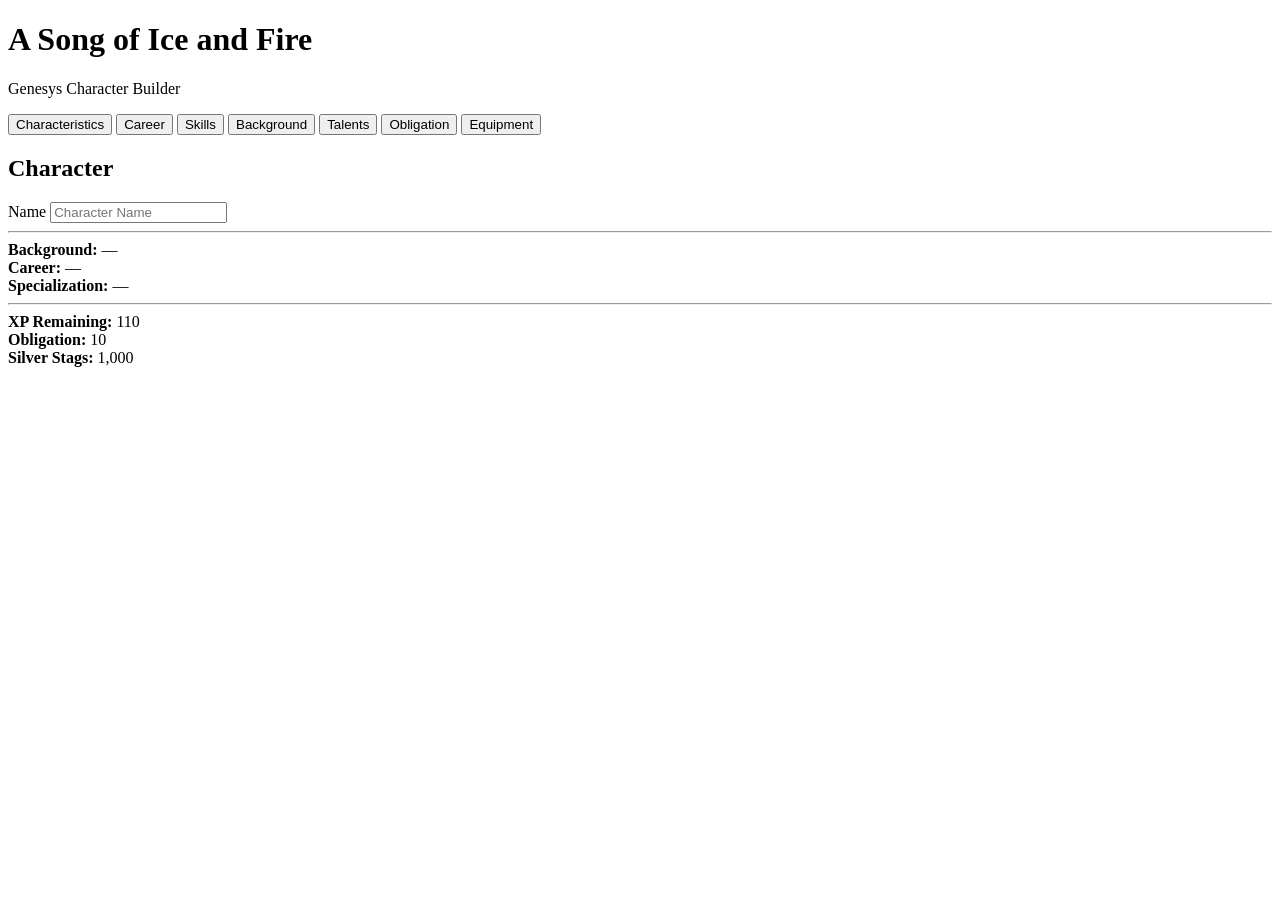
==== index.html @ 36c98b1a "button reorg" ====
<!DOCTYPE html>
<html lang="en">
<head>
    <meta charset="UTF-8">
    <meta name="viewport" content="width=device-width, initial-scale=1.0">

    <title>ASOIAF Genesys Character Builder</title>

    <link rel="stylesheet" href="css/style.css">
</head>

<body>

    <main id="app">

        <header class="app-header">
            <h1>A Song of Ice and Fire</h1>
            <p>Genesys Character Builder</p>
        </header>

        <div class="builder-layout">

            <section class="builder">

                <nav id="creation-nav">
                    <button data-step="characteristics">Characteristics</button>
                    <button data-step="career">Career</button>
                    <button data-step="skills">Skills</button>
                    <button data-step="background">Background</button>
                    <button data-step="talents">Talents</button>
                    <button data-step="obligation">Obligation</button>
                    <button data-step="equipment">Equipment</button>
                </nav>

                <section id="builder-content">
                    <!-- Character creation interface is rendered here -->
                </section>

            </section>

            <aside id="character-summary">

                <h2>Character</h2>

                <div id="character-name">
                    <label for="name">Name</label>
                    <input
                        type="text"
                        id="name"
                        name="name"
                        placeholder="Character Name"
                    >
                </div>

                <hr>

                <div id="summary-background">
                    <strong>Background:</strong>
                    <span>—</span>
                </div>

                <div id="summary-career">
                    <strong>Career:</strong>
                    <span>—</span>
                </div>

                <div id="summary-specialization">
                    <strong>Specialization:</strong>
                    <span>—</span>
                </div>

                <hr>

                <div id="summary-xp">
                    <strong>XP Remaining:</strong>
                    <span>110</span>
                </div>

                <div id="summary-obligation">
                    <strong>Obligation:</strong>
                    <span>10</span>
                </div>

                <div id="summary-wealth">
                    <strong>Silver Stags:</strong>
                    <span>1,000</span>
                </div>

            </aside>

        </div>

    </main>

    <script src="js/data.js"></script>
    <script src="js/character.js"></script>
    <script src="js/app.js"></script>

</body>
</html>
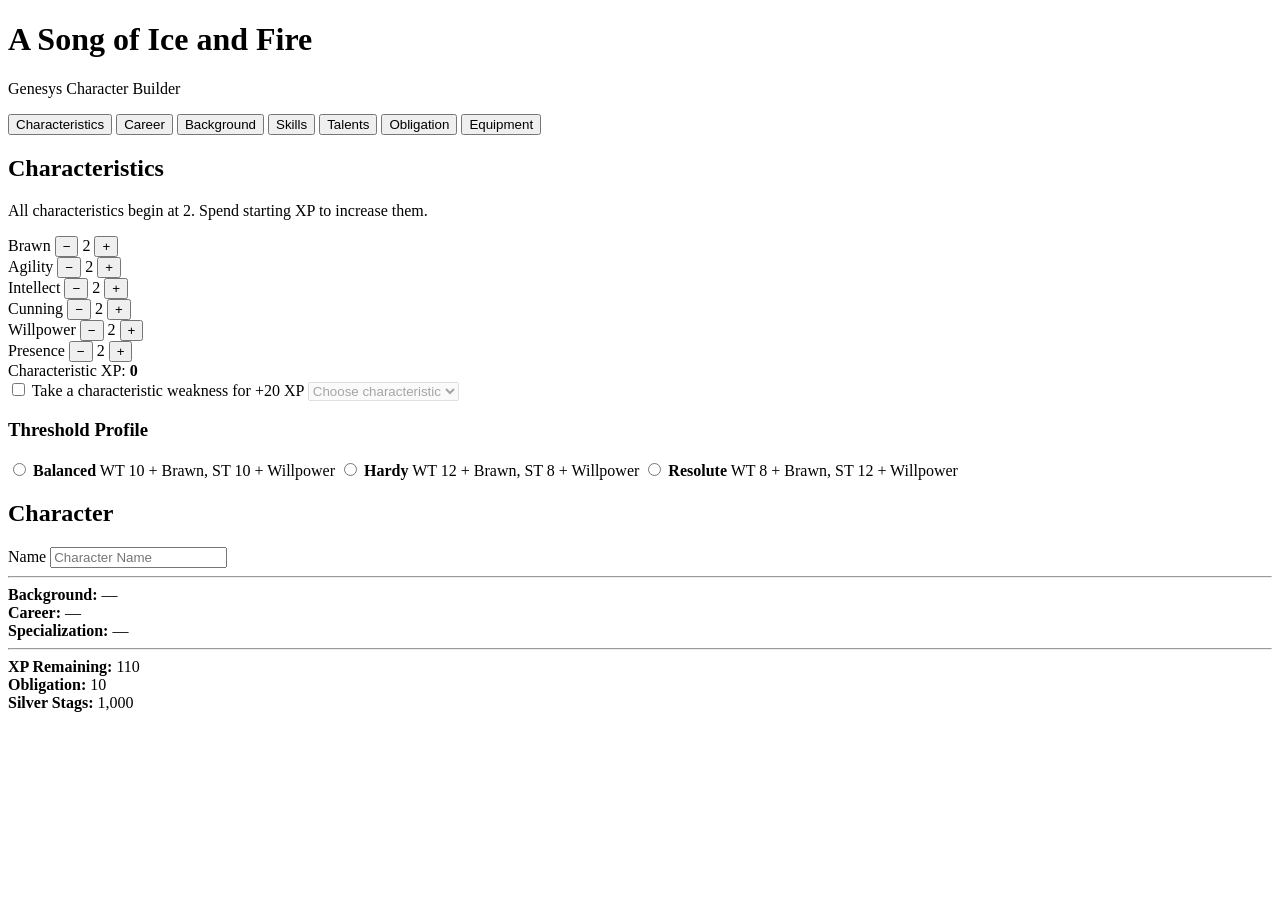
==== commit 3e28255d: "rereorg" ====
--- a/index.html
+++ b/index.html
@@ -25,8 +25,8 @@
                 <nav id="creation-nav">
                     <button data-step="characteristics">Characteristics</button>
                     <button data-step="career">Career</button>
+                    <button data-step="background">Background</button>
                     <button data-step="skills">Skills</button>
-                    <button data-step="background">Background</button>
                     <button data-step="talents">Talents</button>
                     <button data-step="obligation">Obligation</button>
                     <button data-step="equipment">Equipment</button>
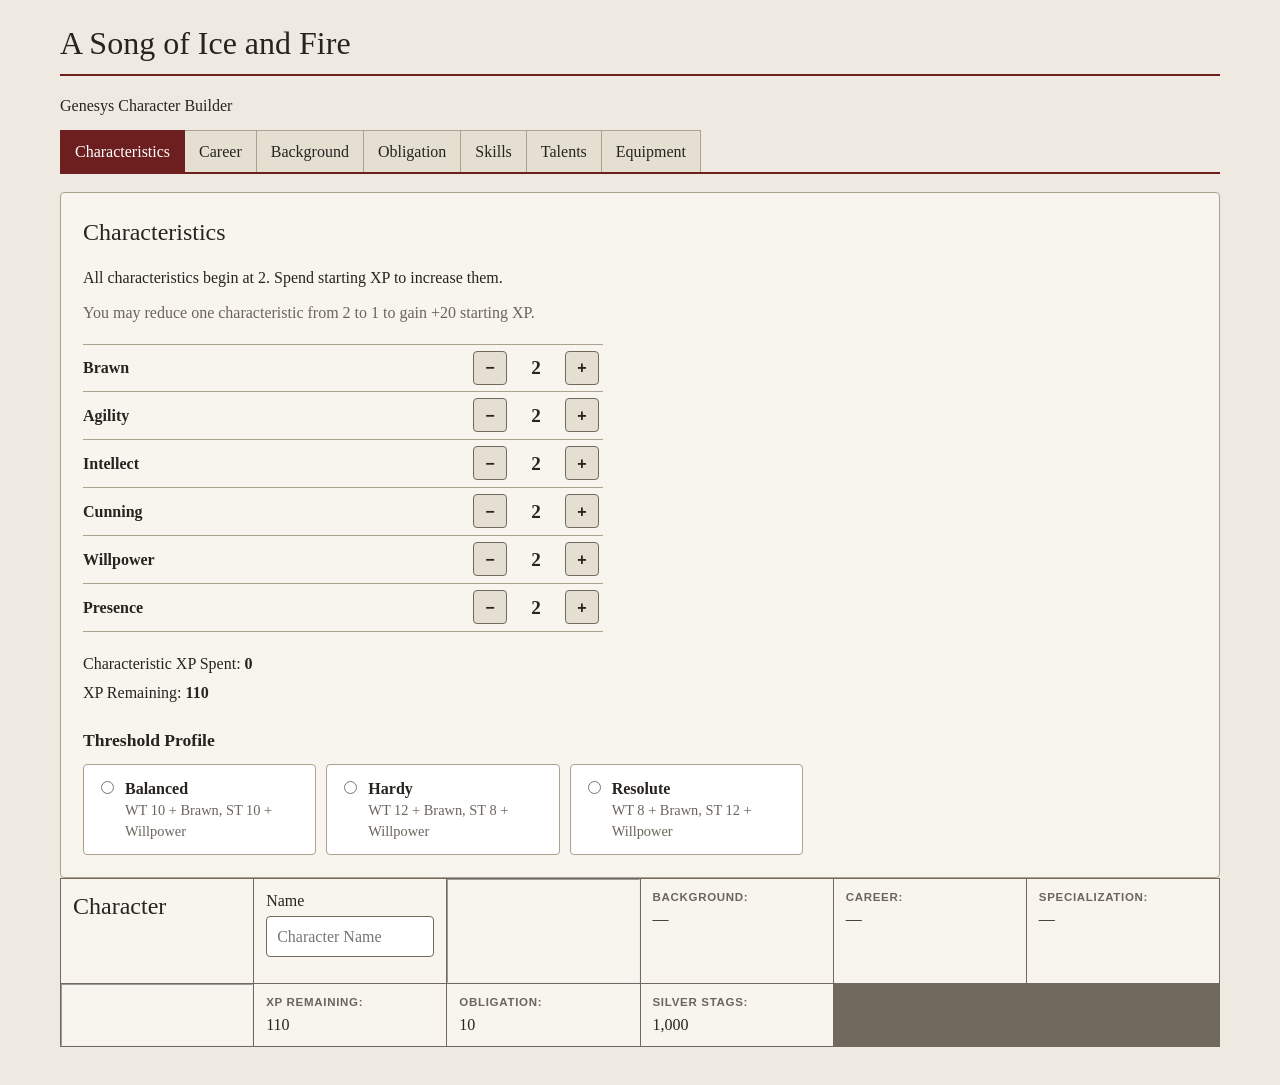
==== commit c3165faa: "Update index.html" ====
--- a/index.html
+++ b/index.html
@@ -26,9 +26,9 @@
                     <button data-step="characteristics">Characteristics</button>
                     <button data-step="career">Career</button>
                     <button data-step="background">Background</button>
+                    <button data-step="obligation">Obligation</button>
                     <button data-step="skills">Skills</button>
                     <button data-step="talents">Talents</button>
-                    <button data-step="obligation">Obligation</button>
                     <button data-step="equipment">Equipment</button>
                 </nav>
 
--- a/css/style.css
+++ b/css/style.css
@@ -0,0 +1,523 @@
+/* ================================================================
+   ASOIAF GENESYS CHARACTER BUILDER
+   ================================================================ */
+
+:root {
+    --page-bg: #eeeae1;
+    --panel-bg: #f8f5ee;
+    --panel-alt: #e5dfd2;
+
+    --text: #27241f;
+    --text-muted: #6b655c;
+
+    --border: #aaa18f;
+    --border-dark: #71695d;
+
+    --accent: #6d1f1f;
+    --accent-dark: #491414;
+
+    --disabled-bg: #d8d4cb;
+    --disabled-text: #99938a;
+
+    --radius: 4px;
+}
+
+
+/* ================================================================
+   BASE
+   ================================================================ */
+
+* {
+    box-sizing: border-box;
+}
+
+body {
+    margin: 0;
+    padding: 0;
+
+    background: var(--page-bg);
+    color: var(--text);
+
+    font-family:
+        Georgia,
+        "Times New Roman",
+        serif;
+
+    line-height: 1.45;
+}
+
+button,
+input,
+select {
+    font: inherit;
+}
+
+button,
+select,
+input[type="checkbox"],
+input[type="radio"] {
+    cursor: pointer;
+}
+
+button:disabled,
+select:disabled,
+input:disabled {
+    cursor: not-allowed;
+}
+
+
+/* ================================================================
+   PAGE
+   ================================================================ */
+
+#app {
+    width: min(1200px, 100%);
+    margin: 0 auto;
+    padding: 20px;
+}
+
+h1,
+h2,
+h3 {
+    margin-top: 0;
+}
+
+h1 {
+    margin-bottom: 18px;
+
+    font-size: 2rem;
+    font-weight: normal;
+
+    border-bottom: 2px solid var(--accent);
+    padding-bottom: 8px;
+}
+
+h2 {
+    margin-bottom: 16px;
+
+    font-size: 1.5rem;
+    font-weight: normal;
+}
+
+h3 {
+    margin-top: 24px;
+    margin-bottom: 10px;
+
+    font-size: 1.1rem;
+}
+
+p {
+    margin-top: 0;
+    margin-bottom: 12px;
+}
+
+
+/* ================================================================
+   CHARACTER SUMMARY
+   ================================================================ */
+
+#character-summary {
+    display: grid;
+    grid-template-columns:
+        repeat(6, minmax(100px, 1fr));
+
+    gap: 1px;
+
+    margin-bottom: 18px;
+
+    border: 1px solid var(--border-dark);
+    background: var(--border-dark);
+}
+
+#character-summary > * {
+    margin: 0;
+    padding: 10px 12px;
+
+    background: var(--panel-bg);
+}
+
+#character-summary strong {
+    display: block;
+
+    margin-bottom: 2px;
+
+    color: var(--text-muted);
+
+    font-size: 0.72rem;
+    font-family: Arial, Helvetica, sans-serif;
+    text-transform: uppercase;
+    letter-spacing: 0.06em;
+}
+
+#character-summary span {
+    display: block;
+}
+
+
+/* ================================================================
+   CREATION NAVIGATION
+   ================================================================ */
+
+#creation-nav {
+    display: flex;
+    flex-wrap: wrap;
+
+    margin-bottom: 18px;
+
+    border-bottom: 2px solid var(--accent);
+}
+
+#creation-nav button {
+    padding: 9px 14px;
+
+    border: 1px solid var(--border);
+    border-bottom: none;
+
+    background: var(--panel-alt);
+    color: var(--text);
+}
+
+#creation-nav button + button {
+    border-left: none;
+}
+
+#creation-nav button:hover {
+    background: var(--panel-bg);
+}
+
+#creation-nav button.active {
+    background: var(--accent);
+    color: white;
+
+    border-color: var(--accent);
+}
+
+
+/* ================================================================
+   MAIN BUILDER PANEL
+   ================================================================ */
+
+#builder-content {
+    padding: 22px;
+
+    border: 1px solid var(--border);
+    border-radius: var(--radius);
+
+    background: var(--panel-bg);
+}
+
+
+/* ================================================================
+   STANDARD FORM CONTROLS
+   ================================================================ */
+
+label {
+    display: block;
+}
+
+select,
+input[type="text"] {
+    width: 100%;
+    max-width: 420px;
+
+    margin-top: 4px;
+    margin-bottom: 16px;
+    padding: 8px 10px;
+
+    border: 1px solid var(--border-dark);
+    border-radius: var(--radius);
+
+    background: white;
+    color: var(--text);
+}
+
+select:focus,
+input[type="text"]:focus,
+button:focus-visible {
+    outline: 2px solid var(--accent);
+    outline-offset: 2px;
+}
+
+
+/* ================================================================
+   CHARACTERISTICS
+   ================================================================ */
+
+.characteristics-list {
+    width: 100%;
+    max-width: 520px;
+
+    margin: 20px 0;
+}
+
+.characteristic-row {
+    display: grid;
+    grid-template-columns:
+        minmax(140px, 1fr)
+        42px
+        50px
+        42px;
+
+    align-items: center;
+
+    min-height: 48px;
+
+    border-bottom: 1px solid var(--border);
+}
+
+.characteristic-row:first-child {
+    border-top: 1px solid var(--border);
+}
+
+.characteristic-name {
+    font-weight: bold;
+}
+
+.characteristic-value {
+    text-align: center;
+
+    font-size: 1.2rem;
+    font-weight: bold;
+}
+
+.characteristic-increase,
+.characteristic-decrease {
+    width: 34px;
+    height: 34px;
+
+    margin: auto;
+
+    border: 1px solid var(--border-dark);
+    border-radius: var(--radius);
+
+    background: var(--panel-alt);
+    color: var(--text);
+
+    font-family: Arial, Helvetica, sans-serif;
+    font-weight: bold;
+}
+
+.characteristic-increase:hover:not(:disabled),
+.characteristic-decrease:hover:not(:disabled) {
+    background: var(--accent);
+    color: white;
+
+    border-color: var(--accent);
+}
+
+.characteristic-increase:disabled,
+.characteristic-decrease:disabled {
+    background: var(--disabled-bg);
+    color: var(--disabled-text);
+
+    border-color: var(--border);
+
+    opacity: 0.65;
+}
+
+.characteristic-weakness-note {
+    color: var(--text-muted);
+}
+
+.characteristic-weakness-active {
+    width: fit-content;
+
+    padding: 6px 10px;
+
+    border-left: 3px solid var(--accent);
+
+    background: var(--panel-alt);
+}
+
+.xp-display {
+    margin: 6px 0;
+}
+
+
+/* ================================================================
+   THRESHOLD PROFILES
+   ================================================================ */
+
+.threshold-profiles {
+    display: grid;
+    grid-template-columns:
+        repeat(3, minmax(160px, 1fr));
+
+    gap: 10px;
+
+    max-width: 720px;
+}
+
+.threshold-option {
+    display: grid;
+    grid-template-columns: auto 1fr;
+    column-gap: 8px;
+    align-items: start;
+
+    padding: 12px;
+
+    border: 1px solid var(--border);
+    border-radius: var(--radius);
+
+    background: white;
+}
+
+.threshold-option input {
+    grid-row: 1 / 3;
+
+    margin-top: 4px;
+}
+
+.threshold-option strong {
+    display: block;
+}
+
+.threshold-option span {
+    color: var(--text-muted);
+    font-size: 0.9rem;
+}
+
+
+/* ================================================================
+   CAREER SKILLS
+   ================================================================ */
+
+.career-skill-list {
+    display: grid;
+    grid-template-columns:
+        repeat(2, minmax(180px, 1fr));
+
+    gap: 4px 24px;
+
+    max-width: 700px;
+
+    padding-left: 22px;
+}
+
+.career-skill-list span {
+    color: var(--text-muted);
+    font-size: 0.9rem;
+}
+
+
+/* ================================================================
+   BACKGROUND SKILLS
+   ================================================================ */
+
+.background-skill-list {
+    display: grid;
+    grid-template-columns:
+        repeat(2, minmax(220px, 1fr));
+
+    gap: 18px;
+
+    max-width: 850px;
+}
+
+.background-skill-group {
+    padding: 14px;
+
+    border: 1px solid var(--border);
+    border-radius: var(--radius);
+
+    background: white;
+}
+
+.background-skill-group h3 {
+    margin-top: 0;
+
+    padding-bottom: 5px;
+
+    border-bottom: 1px solid var(--border);
+}
+
+.background-skill {
+    display: grid;
+    grid-template-columns:
+        22px
+        minmax(120px, 1fr)
+        auto;
+
+    align-items: center;
+
+    min-height: 34px;
+
+    padding: 3px 0;
+}
+
+.background-skill input {
+    margin: 0;
+}
+
+.background-skill small {
+    color: var(--text-muted);
+}
+
+.background-skill:has(input:disabled) {
+    color: var(--disabled-text);
+}
+
+.background-skill:has(input:disabled) small {
+    color: var(--disabled-text);
+}
+
+
+/* ================================================================
+   RESPONSIVE
+   ================================================================ */
+
+@media (max-width: 850px) {
+
+    #character-summary {
+        grid-template-columns:
+            repeat(3, 1fr);
+    }
+
+    .threshold-profiles {
+        grid-template-columns: 1fr;
+    }
+
+    .background-skill-list {
+        grid-template-columns: 1fr;
+    }
+}
+
+
+@media (max-width: 560px) {
+
+    #app {
+        padding: 10px;
+    }
+
+    #builder-content {
+        padding: 15px;
+    }
+
+    #character-summary {
+        grid-template-columns:
+            repeat(2, 1fr);
+    }
+
+    #creation-nav {
+        display: grid;
+        grid-template-columns:
+            repeat(2, 1fr);
+    }
+
+    #creation-nav button,
+    #creation-nav button + button {
+        border: 1px solid var(--border);
+    }
+
+    .characteristic-row {
+        grid-template-columns:
+            minmax(100px, 1fr)
+            38px
+            42px
+            38px;
+    }
+
+    .career-skill-list {
+        grid-template-columns: 1fr;
+    }
+}
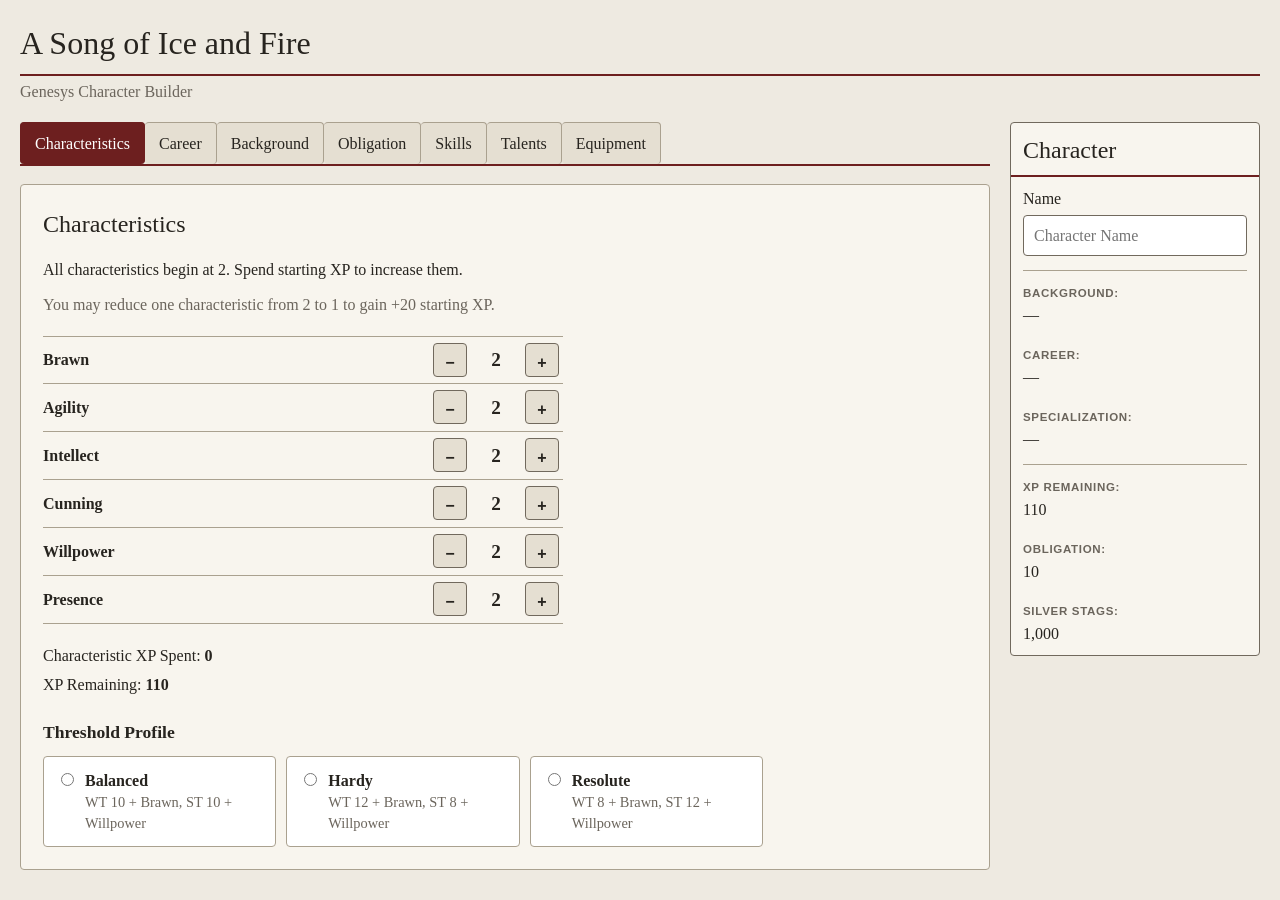
==== commit 0f3d1e7d: "done perhaps" ====
--- a/index.html
+++ b/index.html
@@ -93,6 +93,8 @@
     </main>
 
     <script src="js/data.js"></script>
+    <script src="js/equipment-data.js"></script>
+    <script src="js/talent-data.js"></script>
     <script src="js/character.js"></script>
     <script src="js/app.js"></script>
 
--- a/css/style.css
+++ b/css/style.css
@@ -71,9 +71,37 @@
    ================================================================ */
 
 #app {
-    width: min(1200px, 100%);
+    width: min(1400px, 100%);
     margin: 0 auto;
     padding: 20px;
+}
+
+.app-header {
+    margin-bottom: 18px;
+}
+
+.app-header h1 {
+    margin: 0 0 4px;
+}
+
+.app-header p {
+    margin: 0;
+
+    color: var(--text-muted);
+}
+
+.builder-layout {
+    display: grid;
+    grid-template-columns:
+        minmax(0, 1fr)
+        250px;
+
+    gap: 20px;
+    align-items: start;
+}
+
+.builder {
+    min-width: 0;
 }
 
 h1,
@@ -106,6 +134,11 @@
     font-size: 1.1rem;
 }
 
+h4,
+h5 {
+    margin-top: 0;
+}
+
 p {
     margin-top: 0;
     margin-bottom: 12px;
@@ -117,23 +150,34 @@
    ================================================================ */
 
 #character-summary {
-    display: grid;
-    grid-template-columns:
-        repeat(6, minmax(100px, 1fr));
-
-    gap: 1px;
-
-    margin-bottom: 18px;
+    position: sticky;
+    top: 20px;
 
     border: 1px solid var(--border-dark);
-    background: var(--border-dark);
+    border-radius: var(--radius);
+
+    background: var(--panel-bg);
 }
 
 #character-summary > * {
     margin: 0;
     padding: 10px 12px;
-
-    background: var(--panel-bg);
+}
+
+#character-summary h2 {
+    padding-bottom: 8px;
+
+    border-bottom: 2px solid var(--accent);
+}
+
+#character-summary hr {
+    height: 1px;
+
+    padding: 0;
+    margin: 4px 12px;
+
+    border: 0;
+    background: var(--border);
 }
 
 #character-summary strong {
@@ -151,6 +195,11 @@
 
 #character-summary span {
     display: block;
+}
+
+#character-name input {
+    width: 100%;
+    margin-bottom: 0;
 }
 
 
@@ -238,6 +287,32 @@
     outline-offset: 2px;
 }
 
+button {
+    padding: 7px 10px;
+
+    border: 1px solid var(--border-dark);
+    border-radius: var(--radius);
+
+    background: var(--panel-alt);
+    color: var(--text);
+}
+
+button:hover:not(:disabled) {
+    background: var(--accent);
+    color: white;
+
+    border-color: var(--accent);
+}
+
+button:disabled {
+    background: var(--disabled-bg);
+    color: var(--disabled-text);
+
+    border-color: var(--border);
+
+    opacity: 0.7;
+}
+
 
 /* ================================================================
    CHARACTERISTICS
@@ -379,7 +454,7 @@
 
 
 /* ================================================================
-   CAREER SKILLS
+   CAREER
    ================================================================ */
 
 .career-skill-list {
@@ -401,7 +476,7 @@
 
 
 /* ================================================================
-   BACKGROUND SKILLS
+   BACKGROUND
    ================================================================ */
 
 .background-skill-list {
@@ -463,14 +538,716 @@
 
 
 /* ================================================================
+   OBLIGATION
+   ================================================================ */
+.obligation-assignment-header {
+    display: flex;
+    justify-content: space-between;
+    gap: 16px;
+    align-items: end;
+
+    margin-top: 20px;
+    margin-bottom: 12px;
+}
+
+.obligation-assignment-header h3 {
+    margin: 0 0 4px;
+}
+
+.obligation-assignment-header p {
+    margin: 0;
+
+    color: var(--text-muted);
+}
+
+#obligation-entry-list {
+    display: grid;
+    gap: 12px;
+}
+
+.obligation-entry {
+    margin-bottom: 12px;
+    padding: 14px;
+
+    border: 1px solid var(--border);
+    border-radius: var(--radius);
+
+    background: white;
+}
+
+.obligation-entry-top {
+    display: grid;
+    grid-template-columns:
+        minmax(180px, 1fr)
+        100px;
+
+    gap: 12px;
+}
+
+.obligation-entry select,
+.obligation-entry input,
+.obligation-entry textarea {
+    width: 100%;
+    max-width: none;
+
+    margin-top: 4px;
+    margin-bottom: 12px;
+
+    padding: 8px 10px;
+
+    border: 1px solid var(--border-dark);
+    border-radius: var(--radius);
+
+    background: white;
+    color: var(--text);
+
+    font: inherit;
+}
+
+.obligation-entry textarea {
+    resize: vertical;
+
+    min-height: 80px;
+}
+
+.obligation-warning {
+    margin-top: 14px;
+    padding: 8px 10px;
+
+    border-left: 3px solid var(--accent);
+
+    background: var(--panel-alt);
+
+    font-weight: bold;
+}
+
+.obligation-complete {
+    margin-top: 14px;
+
+    color: var(--text-muted);
+}
+
+.obligation-empty {
+    padding: 14px;
+
+    border: 1px dashed var(--border);
+
+    color: var(--text-muted);
+}
+
+.obligation-step {
+    max-width: 850px;
+}
+
+.obligation-summary {
+    display: grid;
+    grid-template-columns:
+        repeat(3, minmax(120px, 1fr));
+
+    gap: 1px;
+
+    margin-bottom: 18px;
+
+    border: 1px solid var(--border);
+    background: var(--border);
+}
+
+.obligation-summary > * {
+    margin: 0;
+    padding: 10px 12px;
+
+    background: var(--panel-alt);
+}
+
+.solo-character-option {
+    display: inline-flex;
+    align-items: center;
+    gap: 8px;
+
+    margin-bottom: 16px;
+}
+
+.obligation-actions {
+    display: flex;
+    flex-wrap: wrap;
+    gap: 8px;
+
+    margin-bottom: 16px;
+}
+
+.obligation-choice-list {
+    display: grid;
+    gap: 8px;
+
+    margin-bottom: 16px;
+}
+
+.obligation-choice {
+    display: flex;
+    justify-content: space-between;
+    gap: 12px;
+    align-items: center;
+
+    padding: 10px 12px;
+
+    border: 1px solid var(--border);
+    border-radius: var(--radius);
+
+    background: white;
+}
+
+
+/* ================================================================
+   SKILLS
+   ================================================================ */
+
+.skills-step {
+    max-width: 100%;
+}
+
+.skills-list,
+.skill-list {
+    display: grid;
+    gap: 4px;
+}
+
+.skill-row {
+    display: grid;
+    grid-template-columns:
+        minmax(150px, 1.5fr)
+        minmax(90px, 0.8fr)
+        45px
+        42px
+        42px;
+
+    align-items: center;
+
+    min-height: 42px;
+
+    padding: 4px 8px;
+
+    border-bottom: 1px solid var(--border);
+}
+
+.skill-row:first-child {
+    border-top: 1px solid var(--border);
+}
+
+.skill-row:nth-child(even) {
+    background: rgba(0, 0, 0, 0.02);
+}
+
+.skill-name {
+    font-weight: bold;
+}
+
+.skill-characteristic {
+    color: var(--text-muted);
+    font-size: 0.9rem;
+}
+
+.skill-rank {
+    text-align: center;
+    font-weight: bold;
+}
+
+.skill-increase,
+.skill-decrease {
+    width: 32px;
+    height: 32px;
+    padding: 0;
+}
+
+
+/* ================================================================
+   TALENTS
+   ================================================================ */
+
+.talents-step {
+    max-width: 100%;
+}
+
+.talent-pyramid-summary {
+    display: grid;
+    grid-template-columns:
+        repeat(5, minmax(80px, 1fr));
+
+    gap: 1px;
+
+    margin-bottom: 18px;
+
+    border: 1px solid var(--border);
+    background: var(--border);
+}
+
+.talent-pyramid-summary > * {
+    margin: 0;
+    padding: 8px 10px;
+
+    text-align: center;
+
+    background: var(--panel-alt);
+}
+
+.talent-tier {
+    margin-bottom: 24px;
+}
+
+.talent-tier > h3 {
+    padding-bottom: 5px;
+
+    border-bottom: 2px solid var(--accent);
+}
+
+.talent-card {
+    display: grid;
+    grid-template-columns:
+        minmax(150px, 1.1fr)
+        minmax(220px, 2.2fr)
+        auto;
+
+    gap: 8px 14px;
+    align-items: center;
+
+    padding: 10px;
+
+    border-bottom: 1px solid var(--border);
+}
+
+.talent-card:first-of-type {
+    border-top: 1px solid var(--border);
+}
+
+.talent-card h4,
+.talent-card h5 {
+    margin: 0;
+}
+
+.talent-card p {
+    margin: 0;
+    font-size: 0.9rem;
+}
+
+.talent-controls {
+    display: flex;
+    gap: 6px;
+    align-items: center;
+}
+
+.talent-controls button {
+    min-width: 34px;
+}
+
+
+/* ================================================================
+   EQUIPMENT
+   ================================================================ */
+
+.equipment-step {
+    display: grid;
+
+    grid-template-columns:
+        minmax(0, 1fr)
+        280px;
+
+    grid-template-areas:
+        "title title"
+        "summary summary"
+        "package armor"
+        "catalog inventory";
+
+    gap: 18px;
+    align-items: start;
+}
+
+.equipment-step > h2 {
+    grid-area: title;
+
+    margin-bottom: 0;
+}
+/* ------------------------------------------------
+   COLLAPSIBLE EQUIPMENT SECTIONS
+   ------------------------------------------------ */
+
+.equipment-step details {
+    width: 100%;
+}
+
+.equipment-step summary {
+    padding: 10px 12px;
+
+    cursor: pointer;
+
+    border-bottom: 1px solid var(--border);
+
+    background: var(--panel-alt);
+
+    font-weight: bold;
+
+    user-select: none;
+}
+
+.equipment-step summary:hover {
+    background: var(--panel-bg);
+}
+
+.equipment-step details[open] > summary {
+    border-bottom-color: var(--accent);
+}
+
+.equipment-section-content {
+    padding: 12px;
+}
+
+#starting-package-section,
+#equipped-armor-section,
+#equipment-inventory-section {
+    padding: 0;
+}
+
+#starting-package-section > details,
+#equipped-armor-section > details,
+#equipment-inventory-section > details {
+    overflow: hidden;
+
+    border-radius: var(--radius);
+}
+
+.equipment-catalog-category {
+    margin-bottom: 10px;
+
+    border: 1px solid var(--border);
+    border-radius: var(--radius);
+
+    background: white;
+
+    overflow: hidden;
+}
+
+.equipment-catalog-category > summary {
+    font-size: 1.05rem;
+}
+
+.equipment-catalog-category > .equipment-section-content {
+    padding-top: 4px;
+}
+
+/* ------------------------------------------------
+   EQUIPMENT SUMMARY
+   ------------------------------------------------ */
+
+.equipment-summary {
+    grid-area: summary;
+
+    display: grid;
+    grid-template-columns:
+        repeat(3, minmax(120px, 1fr));
+
+    gap: 1px;
+
+    border: 1px solid var(--border);
+    background: var(--border);
+}
+
+.equipment-summary p {
+    margin: 0;
+    padding: 8px 10px;
+
+    background: var(--panel-alt);
+}
+
+.equipment-summary strong {
+    display: block;
+
+    color: var(--text-muted);
+
+    font-family: Arial, Helvetica, sans-serif;
+    font-size: 0.72rem;
+    text-transform: uppercase;
+    letter-spacing: 0.05em;
+}
+
+
+/* ------------------------------------------------
+   STARTING PACKAGE
+   ------------------------------------------------ */
+
+#starting-package-section {
+    grid-area: package;
+
+    padding: 14px;
+
+    border: 1px solid var(--border);
+    border-radius: var(--radius);
+
+    background: white;
+}
+
+#starting-package-section h3,
+#starting-package-section h4 {
+    margin-top: 0;
+}
+
+#starting-package-section ul {
+    margin: 10px 0 14px;
+    padding-left: 22px;
+}
+
+
+/* ------------------------------------------------
+   EQUIPPED ARMOR
+   ------------------------------------------------ */
+
+#equipped-armor-section {
+    grid-area: armor;
+
+    padding: 14px;
+
+    border: 1px solid var(--border);
+    border-radius: var(--radius);
+
+    background: white;
+}
+
+#equipped-armor-section h3 {
+    margin-top: 0;
+}
+
+#equipped-armor-section select {
+    width: 100%;
+    margin-bottom: 10px;
+}
+
+
+/* ------------------------------------------------
+   INVENTORY
+   ------------------------------------------------ */
+
+#equipment-inventory-section {
+    grid-area: inventory;
+
+    position: sticky;
+    top: 20px;
+
+    max-height: calc(100vh - 40px);
+    overflow-y: auto;
+
+    padding: 14px;
+
+    border: 1px solid var(--border-dark);
+    border-radius: var(--radius);
+
+    background: var(--panel-alt);
+}
+
+#equipment-inventory-section h3 {
+    margin-top: 0;
+}
+
+.equipment-inventory {
+    display: grid;
+    gap: 8px;
+}
+
+.equipment-inventory-row {
+    padding: 10px;
+
+    border: 1px solid var(--border);
+    border-radius: var(--radius);
+
+    background: white;
+}
+
+.equipment-inventory-name {
+    margin-bottom: 4px;
+}
+
+.equipment-inventory-details {
+    margin-bottom: 8px;
+
+    color: var(--text-muted);
+    font-size: 0.85rem;
+}
+
+.equipment-inventory-row label {
+    display: inline-flex;
+    gap: 6px;
+    align-items: center;
+
+    margin-right: 8px;
+    margin-bottom: 8px;
+
+    font-family: Arial, Helvetica, sans-serif;
+    font-size: 0.85rem;
+}
+
+.equipment-inventory-row button {
+    width: 100%;
+}
+
+
+/* ------------------------------------------------
+   CATALOG
+   ------------------------------------------------ */
+
+#equipment-catalog-section {
+    grid-area: catalog;
+
+    min-width: 0;
+}
+
+#equipment-catalog-section > h3 {
+    margin-top: 0;
+}
+
+.equipment-catalog-category {
+    margin-bottom: 24px;
+}
+
+.equipment-catalog-category > h5 {
+    margin: 18px 0 8px;
+
+    color: var(--text-muted);
+
+    font-family: Arial, Helvetica, sans-serif;
+    font-size: 0.8rem;
+    text-transform: uppercase;
+    letter-spacing: 0.06em;
+}
+
+.equipment-catalog-card {
+    display: grid;
+    grid-template-columns:
+        minmax(140px, 1.1fr)
+        minmax(200px, 2fr)
+        auto;
+
+    column-gap: 12px;
+    row-gap: 4px;
+    align-items: center;
+
+    padding: 8px 10px;
+
+    border-bottom: 1px solid var(--border);
+}
+
+.equipment-catalog-card:first-of-type {
+    border-top: 1px solid var(--border);
+}
+
+.equipment-catalog-card h5 {
+    margin: 0;
+
+    font-size: 1rem;
+}
+
+.equipment-catalog-card p {
+    margin: 0;
+
+    font-size: 0.85rem;
+}
+
+.equipment-catalog-card p:nth-of-type(2),
+.equipment-catalog-card p:nth-of-type(3) {
+    color: var(--text-muted);
+}
+
+.equipment-catalog-card button {
+    grid-column: 3;
+    grid-row: 1 / span 4;
+
+    min-width: 64px;
+}
+
+
+/* ================================================================
    RESPONSIVE
    ================================================================ */
 
+@media (max-width: 1100px) {
+
+    .builder-layout {
+        grid-template-columns:
+            minmax(0, 1fr)
+            220px;
+    }
+
+    .equipment-step {
+        grid-template-columns:
+            minmax(0, 1fr)
+            240px;
+    }
+
+    .equipment-catalog-card {
+        grid-template-columns:
+            minmax(120px, 1fr)
+            minmax(160px, 1.5fr)
+            auto;
+    }
+}
+
+
+@media (max-width: 1000px) {
+
+    .equipment-step {
+        grid-template-columns: 1fr;
+
+        grid-template-areas:
+            "title"
+            "summary"
+            "package"
+            "armor"
+            "inventory"
+            "catalog";
+    }
+
+    .equipment-summary {
+        grid-template-columns:
+            repeat(2, minmax(0, 1fr));
+    }
+
+    #equipment-inventory-section {
+        position: static;
+
+        max-height: none;
+    }
+
+    .equipment-catalog-card {
+        grid-template-columns:
+            minmax(140px, 1fr)
+            minmax(180px, 2fr)
+            auto;
+    }
+}
+
+
 @media (max-width: 850px) {
 
+    .builder-layout {
+        grid-template-columns: 1fr;
+    }
+
     #character-summary {
+        position: static;
+
+        display: grid;
         grid-template-columns:
             repeat(3, 1fr);
+
+        grid-row: 1;
+    }
+
+    .builder {
+        grid-row: 2;
+    }
+
+    #character-summary h2,
+    #character-name {
+        grid-column: 1 / -1;
+    }
+
+    #character-summary hr {
+        display: none;
     }
 
     .threshold-profiles {
@@ -479,6 +1256,34 @@
 
     .background-skill-list {
         grid-template-columns: 1fr;
+    }
+
+    .talent-pyramid-summary {
+        grid-template-columns:
+            repeat(5, 1fr);
+    }
+
+    .equipment-step {
+        grid-template-columns: 1fr;
+
+        grid-template-areas:
+            "title"
+            "summary"
+            "package"
+            "armor"
+            "inventory"
+            "catalog";
+    }
+
+    .equipment-summary {
+        grid-template-columns:
+            repeat(2, 1fr);
+    }
+
+    #equipment-inventory-section {
+        position: static;
+
+        max-height: none;
     }
 }
 
@@ -520,4 +1325,653 @@
     .career-skill-list {
         grid-template-columns: 1fr;
     }
-}
+
+    .obligation-summary {
+        grid-template-columns: 1fr;
+    }
+
+    .skill-row {
+        grid-template-columns:
+            minmax(120px, 1fr)
+            42px
+            36px
+            36px;
+    }
+
+    .skill-characteristic {
+        display: none;
+    }
+
+    .talent-pyramid-summary {
+        grid-template-columns:
+            repeat(2, 1fr);
+    }
+
+    .talent-card {
+        grid-template-columns: 1fr;
+    }
+
+    .talent-controls {
+        justify-content: flex-start;
+    }
+
+    .equipment-summary {
+        grid-template-columns: 1fr;
+    }
+
+    .equipment-catalog-card {
+        grid-template-columns: 1fr;
+        gap: 5px;
+
+        padding: 12px 8px;
+    }
+
+    .equipment-catalog-card button {
+        grid-column: 1;
+        grid-row: auto;
+
+        width: 100%;
+        margin-top: 6px;
+    }
+
+   .obligation-assignment-header {
+          display: block;
+      }
+      
+      .obligation-assignment-header button {
+          width: 100%;
+          margin-top: 10px;
+      }
+      
+      .obligation-entry-top {
+          grid-template-columns: 1fr;
+      }
+}
+
+/* ============================================================
+   TALENT BROWSER
+   ============================================================ */
+
+.browser-header {
+    display: flex;
+    justify-content: space-between;
+    align-items: flex-end;
+    gap: 24px;
+    margin-bottom: 24px;
+}
+
+.browser-header h1 {
+    margin-bottom: 6px;
+}
+
+.browser-header p {
+    margin: 0;
+    color: var(--text-muted);
+}
+
+
+/* ------------------------------------------------------------
+   FILTERS
+   ------------------------------------------------------------ */
+
+.talent-browser-controls {
+    display: grid;
+    grid-template-columns:
+        minmax(240px, 2fr)
+        minmax(120px, 0.7fr)
+        minmax(220px, 1.3fr)
+        minmax(140px, 0.8fr);
+    gap: 12px;
+    align-items: end;
+
+    padding: 16px;
+    margin-bottom: 10px;
+
+    background: var(--panel-alt);
+    border: 1px solid var(--border);
+    border-radius: var(--radius);
+}
+
+.talent-browser-controls label {
+    display: flex;
+    flex-direction: column;
+    gap: 5px;
+}
+
+.talent-browser-controls label > span {
+    font-weight: bold;
+}
+
+.talent-browser-controls input,
+.talent-browser-controls select {
+    width: 100%;
+    max-width: none;
+    height: 40px;
+
+    margin: 0;
+    padding: 8px 10px;
+
+    border: 1px solid var(--border-dark);
+    border-radius: var(--radius);
+
+    background: white;
+    color: var(--text);
+    font: inherit;
+}
+
+
+/* ------------------------------------------------------------
+   RESULTS SUMMARY
+   ------------------------------------------------------------ */
+
+.talent-browser-summary {
+    display: flex;
+    justify-content: space-between;
+    align-items: center;
+    gap: 12px;
+
+    margin-bottom: 24px;
+}
+
+#talent-result-count {
+    color: var(--text-muted);
+    font-weight: bold;
+}
+
+#talent-clear-filters {
+    padding: 6px 10px;
+}
+
+
+/* ------------------------------------------------------------
+   TIERS
+   ------------------------------------------------------------ */
+
+.talent-browser-tier {
+    margin-bottom: 32px;
+}
+
+.talent-browser-tier > h2 {
+    margin: 0 0 12px;
+    padding-bottom: 6px;
+
+    border-bottom: 2px solid var(--border-dark);
+}
+
+
+/* ------------------------------------------------------------
+   TALENT GRID
+   ------------------------------------------------------------ */
+
+.talent-browser-grid {
+    display: grid;
+    grid-template-columns:
+        repeat(
+            auto-fill,
+            minmax(300px, 1fr)
+        );
+    gap: 12px;
+}
+
+
+/* ------------------------------------------------------------
+   TALENT CARDS
+   ------------------------------------------------------------ */
+
+.talent-browser-card {
+    display: flex;
+    flex-direction: column;
+
+    padding: 14px 16px;
+
+    background: white;
+    border: 1px solid var(--border);
+    border-radius: var(--radius);
+}
+
+.talent-browser-card-header {
+    display: flex;
+    justify-content: space-between;
+    align-items: flex-start;
+    gap: 12px;
+
+    margin-bottom: 8px;
+}
+
+.talent-browser-card-header h3 {
+    margin: 0;
+    line-height: 1.2;
+}
+
+.talent-browser-tier-label {
+    flex: 0 0 auto;
+
+    padding: 3px 7px;
+
+    border: 1px solid var(--border-dark);
+    border-radius: var(--radius);
+
+    background: var(--panel-alt);
+
+    font-size: 0.8rem;
+    font-weight: bold;
+    white-space: nowrap;
+}
+
+
+/* ------------------------------------------------------------
+   TALENT METADATA
+   ------------------------------------------------------------ */
+
+.talent-browser-meta {
+    display: flex;
+    flex-wrap: wrap;
+    gap: 6px 14px;
+
+    margin-bottom: 10px;
+
+    color: var(--text-muted);
+    font-size: 0.9rem;
+}
+
+.talent-browser-meta span + span {
+    padding-left: 14px;
+    border-left: 1px solid var(--border);
+}
+
+
+/* ------------------------------------------------------------
+   PREREQUISITES
+   ------------------------------------------------------------ */
+
+.talent-browser-prerequisites {
+    margin-bottom: 8px;
+
+    font-size: 0.9rem;
+}
+
+
+/* ------------------------------------------------------------
+   DESCRIPTION
+   ------------------------------------------------------------ */
+
+.talent-browser-description {
+    margin: 0;
+
+    line-height: 1.45;
+}
+
+
+/* ------------------------------------------------------------
+   EMPTY RESULTS
+   ------------------------------------------------------------ */
+
+.talent-browser-empty {
+    padding: 24px;
+
+    border: 1px dashed var(--border);
+    border-radius: var(--radius);
+
+    color: var(--text-muted);
+    text-align: center;
+}
+
+
+/* ============================================================
+   TALENT BROWSER — RESPONSIVE
+   ============================================================ */
+
+@media (max-width: 1000px) {
+
+    .talent-browser-controls {
+        grid-template-columns:
+            repeat(2, minmax(0, 1fr));
+    }
+
+}
+
+
+@media (max-width: 650px) {
+
+    .browser-header {
+        display: block;
+    }
+
+    .talent-browser-controls {
+        grid-template-columns: 1fr;
+    }
+
+    .talent-browser-summary {
+        align-items: flex-start;
+    }
+
+    .talent-browser-grid {
+        grid-template-columns: 1fr;
+    }
+
+    .talent-browser-card-header {
+        gap: 8px;
+    }
+
+}
+
+
+/* ================================================================
+   EQUIPMENT BROWSER
+   ================================================================ */
+
+.equipment-browser {
+    width: 100%;
+}
+
+
+/* ------------------------------------------------
+   FILTERS
+   ------------------------------------------------ */
+
+.equipment-browser-controls {
+    display: grid;
+    grid-template-columns:
+        minmax(240px, 2fr)
+        minmax(180px, 1fr);
+
+    gap: 12px;
+    align-items: end;
+
+    padding: 16px;
+    margin-bottom: 10px;
+
+    border: 1px solid var(--border);
+    border-radius: var(--radius);
+
+    background: var(--panel-alt);
+}
+
+.equipment-browser-controls label {
+    display: flex;
+    flex-direction: column;
+    gap: 5px;
+}
+
+.equipment-browser-controls label > span {
+    font-weight: bold;
+}
+
+.equipment-browser-controls input,
+.equipment-browser-controls select {
+    width: 100%;
+    max-width: none;
+    height: 40px;
+
+    margin: 0;
+    padding: 8px 10px;
+
+    border: 1px solid var(--border-dark);
+    border-radius: var(--radius);
+
+    background: white;
+    color: var(--text);
+
+    font: inherit;
+}
+
+
+/* ------------------------------------------------
+   RESULTS SUMMARY
+   ------------------------------------------------ */
+
+.equipment-browser-summary {
+    display: flex;
+    justify-content: space-between;
+    align-items: center;
+    gap: 12px;
+
+    margin-bottom: 24px;
+}
+
+#equipment-result-count {
+    color: var(--text-muted);
+    font-weight: bold;
+}
+
+#equipment-clear-filters {
+    padding: 6px 10px;
+}
+
+
+/* ------------------------------------------------
+   CATEGORY SECTIONS
+   ------------------------------------------------ */
+
+.equipment-browser-category {
+    margin-bottom: 32px;
+}
+
+.equipment-browser-category > h2 {
+    margin: 0 0 12px;
+    padding-bottom: 6px;
+
+    border-bottom: 2px solid var(--border-dark);
+}
+
+
+/* ------------------------------------------------
+   TABLES
+   ------------------------------------------------ */
+
+.equipment-browser-table-wrap {
+    width: 100%;
+    overflow-x: auto;
+
+    border: 1px solid var(--border);
+    border-radius: var(--radius);
+
+    background: white;
+}
+
+.equipment-browser-table {
+    width: 100%;
+
+    border-collapse: collapse;
+
+    font-size: 0.9rem;
+}
+
+.equipment-browser-table th {
+    padding: 8px 10px;
+
+    border-bottom: 2px solid var(--border-dark);
+
+    background: var(--panel-alt);
+
+    text-align: left;
+    white-space: nowrap;
+}
+
+.equipment-browser-table td {
+    padding: 8px 10px;
+
+    border-bottom: 1px solid var(--border);
+
+    vertical-align: top;
+}
+
+.equipment-browser-table tbody tr:last-child td {
+    border-bottom: none;
+}
+
+.equipment-browser-table tbody tr:nth-child(even) {
+    background: rgba(0, 0, 0, 0.02);
+}
+
+.equipment-browser-table tbody tr:hover {
+    background: var(--panel-bg);
+}
+
+.equipment-browser-name {
+    min-width: 130px;
+
+    font-weight: bold;
+}
+
+.equipment-browser-table th:last-child,
+.equipment-browser-table td:last-child {
+    min-width: 220px;
+}
+
+
+/* ------------------------------------------------
+   CARDS
+   ------------------------------------------------ */
+
+.equipment-browser-card-grid {
+    display: grid;
+    grid-template-columns:
+        repeat(
+            auto-fill,
+            minmax(300px, 1fr)
+        );
+
+    gap: 12px;
+}
+
+.equipment-browser-card {
+    padding: 14px 16px;
+
+    border: 1px solid var(--border);
+    border-radius: var(--radius);
+
+    background: white;
+}
+
+.equipment-browser-card-header {
+    display: flex;
+    justify-content: space-between;
+    align-items: flex-start;
+    gap: 12px;
+
+    margin-bottom: 10px;
+}
+
+.equipment-browser-card-header h3 {
+    margin: 0;
+
+    line-height: 1.2;
+}
+
+.equipment-browser-price {
+    flex: 0 0 auto;
+
+    padding: 3px 7px;
+
+    border: 1px solid var(--border-dark);
+    border-radius: var(--radius);
+
+    background: var(--panel-alt);
+
+    font-size: 0.85rem;
+    font-weight: bold;
+    white-space: nowrap;
+}
+
+
+/* ------------------------------------------------
+   CARD STATS
+   ------------------------------------------------ */
+
+.equipment-browser-stat-line {
+    display: flex;
+    flex-wrap: wrap;
+    gap: 6px 16px;
+
+    margin-bottom: 10px;
+
+    font-size: 0.9rem;
+}
+
+.equipment-browser-stat-line > span {
+    white-space: nowrap;
+}
+
+.equipment-browser-object-stats {
+    display: flex;
+    flex-wrap: wrap;
+    gap: 5px 14px;
+
+    margin-bottom: 10px;
+    padding: 8px 10px;
+
+    border: 1px solid var(--border);
+
+    background: var(--panel-alt);
+
+    font-size: 0.9rem;
+}
+
+.equipment-browser-object-stats > strong {
+    width: 100%;
+}
+
+.equipment-browser-object-stats > span {
+    white-space: nowrap;
+}
+
+
+/* ------------------------------------------------
+   DESCRIPTION
+   ------------------------------------------------ */
+
+.equipment-browser-description {
+    margin: 0;
+
+    line-height: 1.45;
+}
+
+
+/* ------------------------------------------------
+   EMPTY RESULTS
+   ------------------------------------------------ */
+
+.equipment-browser-empty {
+    padding: 24px;
+
+    border: 1px dashed var(--border);
+    border-radius: var(--radius);
+
+    color: var(--text-muted);
+    text-align: center;
+}
+
+
+/* ================================================================
+   EQUIPMENT BROWSER — RESPONSIVE
+   ================================================================ */
+
+@media (max-width: 850px) {
+
+    .equipment-browser-controls {
+        grid-template-columns: 1fr 1fr;
+    }
+
+}
+
+
+@media (max-width: 560px) {
+
+    .equipment-browser-controls {
+        grid-template-columns: 1fr;
+    }
+
+    .equipment-browser-summary {
+        align-items: flex-start;
+    }
+
+    .equipment-browser-card-grid {
+        grid-template-columns: 1fr;
+    }
+
+    .equipment-browser-card-header {
+        gap: 8px;
+    }
+
+}
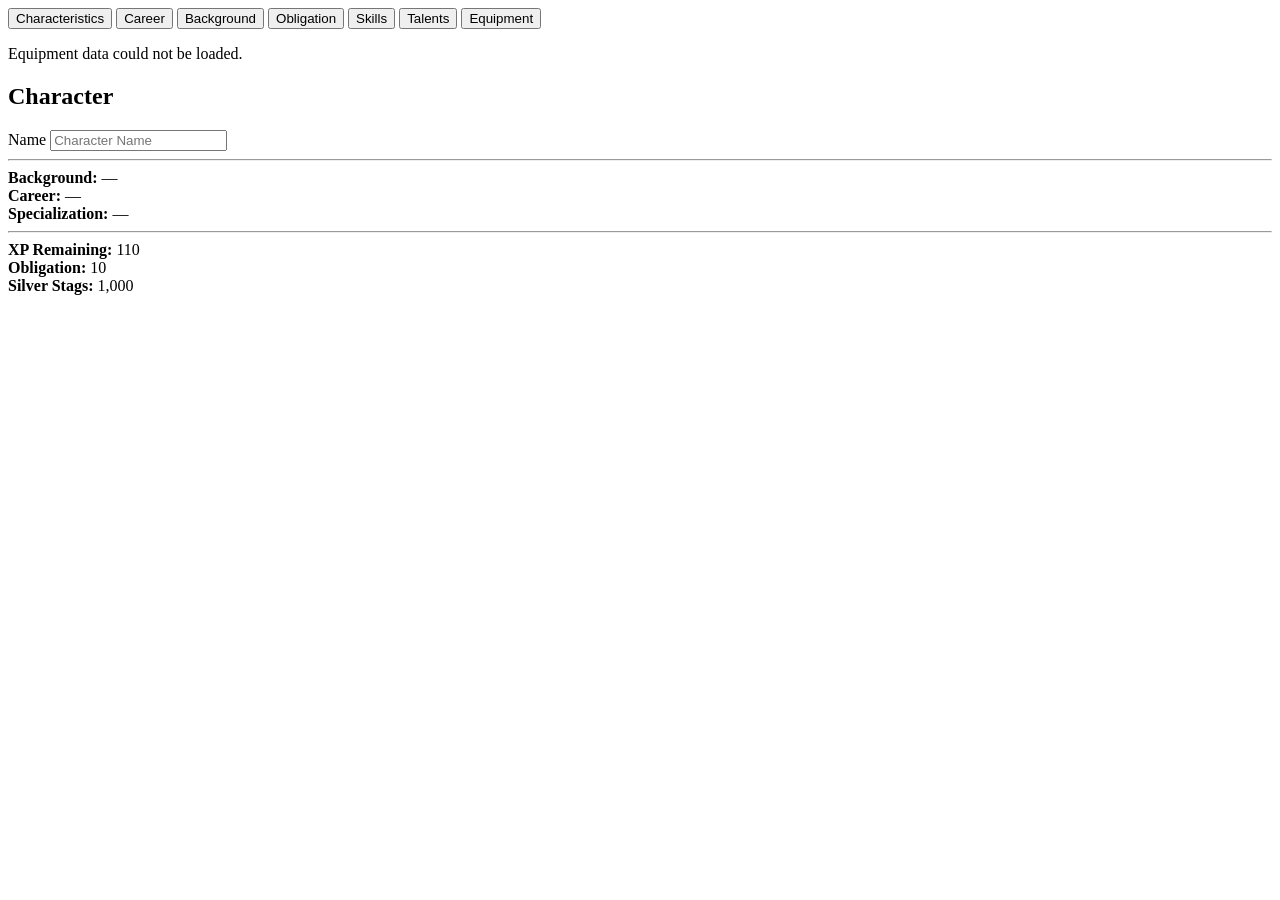
==== commit 4860b30d: "breaking it" ====
--- a/index.html
+++ b/index.html
@@ -1,26 +1,7 @@
 <!DOCTYPE html>
 <html lang="en">
 <head>
-    <meta charset="UTF-8">
-    <meta name="viewport" content="width=device-width, initial-scale=1.0">
-
-    <title>ASOIAF Genesys Character Builder</title>
-
-    <link rel="stylesheet" href="css/style.css">
-</head>
-
-<body>
-
-    <main id="app">
-
-        <header class="app-header">
-            <h1>A Song of Ice and Fire</h1>
-            <p>Genesys Character Builder</p>
-        </header>
-
-        <div class="builder-layout">
-
-            <section class="builder">
+    <m
 
                 <nav id="creation-nav">
                     <button data-step="characteristics">Characteristics</button>
@@ -93,8 +74,6 @@
     </main>
 
     <script src="js/data.js"></script>
-    <script src="js/equipment-data.js"></script>
-    <script src="js/talent-data.js"></script>
     <script src="js/character.js"></script>
     <script src="js/app.js"></script>
 
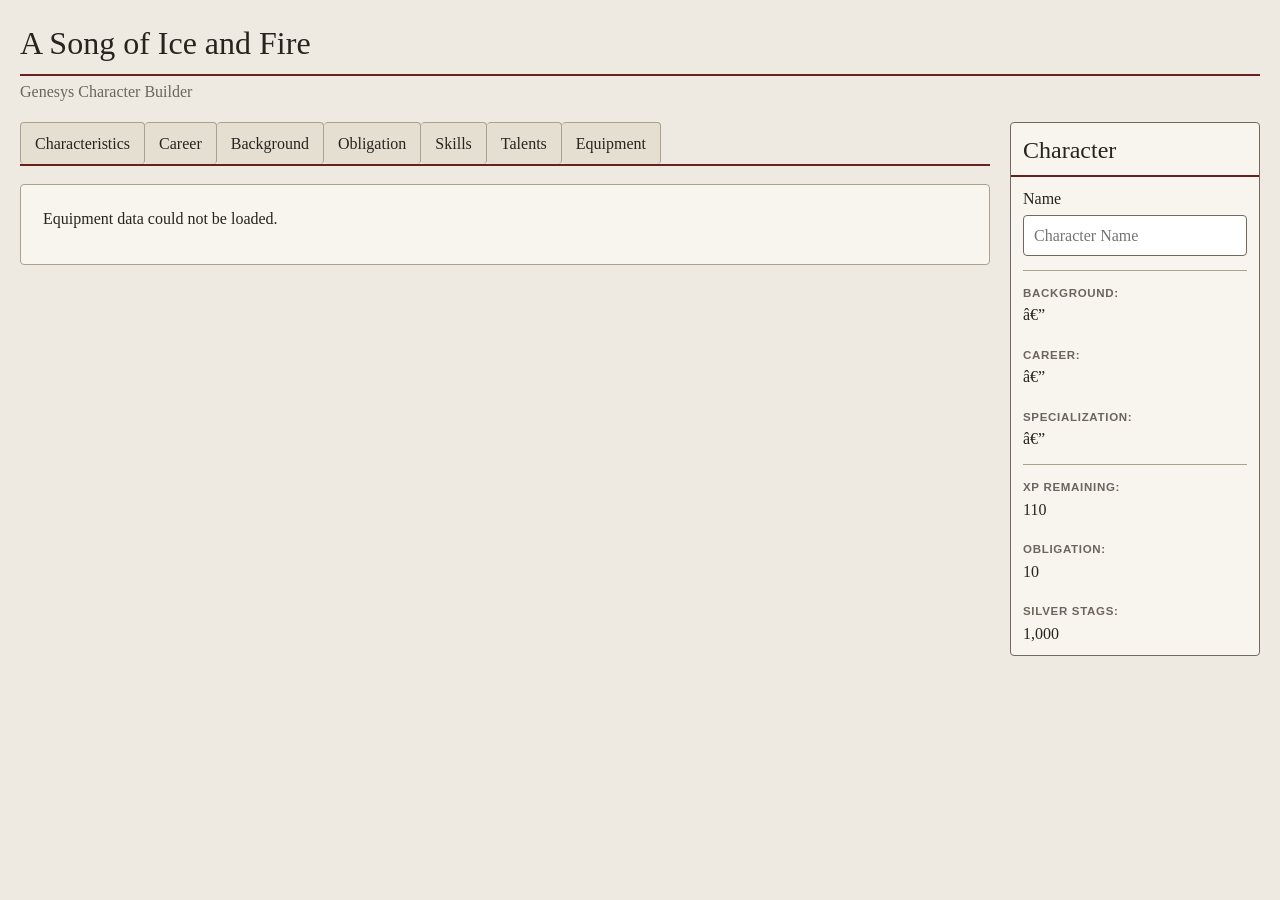
==== commit cc393284: "Update index.html" ====
--- a/index.html
+++ b/index.html
@@ -1,7 +1,26 @@
 <!DOCTYPE html>
 <html lang="en">
 <head>
-    <m
+    <mta charset="UTF-8">
+    <meta name="viewport" content="width=device-width, initial-scale=1.0">
+
+    <title>ASOIAF Genesys Character Builder</title>
+
+    <link rel="stylesheet" href="css/style.css">
+</head>
+
+<body>
+
+    <main id="app">
+
+        <header class="app-header">
+            <h1>A Song of Ice and Fire</h1>
+            <p>Genesys Character Builder</p>
+        </header>
+
+        <div class="builder-layout">
+
+            <section class="builder">
 
                 <nav id="creation-nav">
                     <button data-step="characteristics">Characteristics</button>
--- a/css/style.css
+++ b/css/style.css
@@ -0,0 +1,1977 @@
+/* ================================================================
+   ASOIAF GENESYS CHARACTER BUILDER
+   ================================================================ */
+
+:root {
+    --page-bg: #eeeae1;
+    --panel-bg: #f8f5ee;
+    --panel-alt: #e5dfd2;
+
+    --text: #27241f;
+    --text-muted: #6b655c;
+
+    --border: #aaa18f;
+    --border-dark: #71695d;
+
+    --accent: #6d1f1f;
+    --accent-dark: #491414;
+
+    --disabled-bg: #d8d4cb;
+    --disabled-text: #99938a;
+
+    --radius: 4px;
+}
+
+
+/* ================================================================
+   BASE
+   ================================================================ */
+
+* {
+    box-sizing: border-box;
+}
+
+body {
+    margin: 0;
+    padding: 0;
+
+    background: var(--page-bg);
+    color: var(--text);
+
+    font-family:
+        Georgia,
+        "Times New Roman",
+        serif;
+
+    line-height: 1.45;
+}
+
+button,
+input,
+select {
+    font: inherit;
+}
+
+button,
+select,
+input[type="checkbox"],
+input[type="radio"] {
+    cursor: pointer;
+}
+
+button:disabled,
+select:disabled,
+input:disabled {
+    cursor: not-allowed;
+}
+
+
+/* ================================================================
+   PAGE
+   ================================================================ */
+
+#app {
+    width: min(1400px, 100%);
+    margin: 0 auto;
+    padding: 20px;
+}
+
+.app-header {
+    margin-bottom: 18px;
+}
+
+.app-header h1 {
+    margin: 0 0 4px;
+}
+
+.app-header p {
+    margin: 0;
+
+    color: var(--text-muted);
+}
+
+.builder-layout {
+    display: grid;
+    grid-template-columns:
+        minmax(0, 1fr)
+        250px;
+
+    gap: 20px;
+    align-items: start;
+}
+
+.builder {
+    min-width: 0;
+}
+
+h1,
+h2,
+h3 {
+    margin-top: 0;
+}
+
+h1 {
+    margin-bottom: 18px;
+
+    font-size: 2rem;
+    font-weight: normal;
+
+    border-bottom: 2px solid var(--accent);
+    padding-bottom: 8px;
+}
+
+h2 {
+    margin-bottom: 16px;
+
+    font-size: 1.5rem;
+    font-weight: normal;
+}
+
+h3 {
+    margin-top: 24px;
+    margin-bottom: 10px;
+
+    font-size: 1.1rem;
+}
+
+h4,
+h5 {
+    margin-top: 0;
+}
+
+p {
+    margin-top: 0;
+    margin-bottom: 12px;
+}
+
+
+/* ================================================================
+   CHARACTER SUMMARY
+   ================================================================ */
+
+#character-summary {
+    position: sticky;
+    top: 20px;
+
+    border: 1px solid var(--border-dark);
+    border-radius: var(--radius);
+
+    background: var(--panel-bg);
+}
+
+#character-summary > * {
+    margin: 0;
+    padding: 10px 12px;
+}
+
+#character-summary h2 {
+    padding-bottom: 8px;
+
+    border-bottom: 2px solid var(--accent);
+}
+
+#character-summary hr {
+    height: 1px;
+
+    padding: 0;
+    margin: 4px 12px;
+
+    border: 0;
+    background: var(--border);
+}
+
+#character-summary strong {
+    display: block;
+
+    margin-bottom: 2px;
+
+    color: var(--text-muted);
+
+    font-size: 0.72rem;
+    font-family: Arial, Helvetica, sans-serif;
+    text-transform: uppercase;
+    letter-spacing: 0.06em;
+}
+
+#character-summary span {
+    display: block;
+}
+
+#character-name input {
+    width: 100%;
+    margin-bottom: 0;
+}
+
+
+/* ================================================================
+   CREATION NAVIGATION
+   ================================================================ */
+
+#creation-nav {
+    display: flex;
+    flex-wrap: wrap;
+
+    margin-bottom: 18px;
+
+    border-bottom: 2px solid var(--accent);
+}
+
+#creation-nav button {
+    padding: 9px 14px;
+
+    border: 1px solid var(--border);
+    border-bottom: none;
+
+    background: var(--panel-alt);
+    color: var(--text);
+}
+
+#creation-nav button + button {
+    border-left: none;
+}
+
+#creation-nav button:hover {
+    background: var(--panel-bg);
+}
+
+#creation-nav button.active {
+    background: var(--accent);
+    color: white;
+
+    border-color: var(--accent);
+}
+
+
+/* ================================================================
+   MAIN BUILDER PANEL
+   ================================================================ */
+
+#builder-content {
+    padding: 22px;
+
+    border: 1px solid var(--border);
+    border-radius: var(--radius);
+
+    background: var(--panel-bg);
+}
+
+
+/* ================================================================
+   STANDARD FORM CONTROLS
+   ================================================================ */
+
+label {
+    display: block;
+}
+
+select,
+input[type="text"] {
+    width: 100%;
+    max-width: 420px;
+
+    margin-top: 4px;
+    margin-bottom: 16px;
+    padding: 8px 10px;
+
+    border: 1px solid var(--border-dark);
+    border-radius: var(--radius);
+
+    background: white;
+    color: var(--text);
+}
+
+select:focus,
+input[type="text"]:focus,
+button:focus-visible {
+    outline: 2px solid var(--accent);
+    outline-offset: 2px;
+}
+
+button {
+    padding: 7px 10px;
+
+    border: 1px solid var(--border-dark);
+    border-radius: var(--radius);
+
+    background: var(--panel-alt);
+    color: var(--text);
+}
+
+button:hover:not(:disabled) {
+    background: var(--accent);
+    color: white;
+
+    border-color: var(--accent);
+}
+
+button:disabled {
+    background: var(--disabled-bg);
+    color: var(--disabled-text);
+
+    border-color: var(--border);
+
+    opacity: 0.7;
+}
+
+
+/* ================================================================
+   CHARACTERISTICS
+   ================================================================ */
+
+.characteristics-list {
+    width: 100%;
+    max-width: 520px;
+
+    margin: 20px 0;
+}
+
+.characteristic-row {
+    display: grid;
+    grid-template-columns:
+        minmax(140px, 1fr)
+        42px
+        50px
+        42px;
+
+    align-items: center;
+
+    min-height: 48px;
+
+    border-bottom: 1px solid var(--border);
+}
+
+.characteristic-row:first-child {
+    border-top: 1px solid var(--border);
+}
+
+.characteristic-name {
+    font-weight: bold;
+}
+
+.characteristic-value {
+    text-align: center;
+
+    font-size: 1.2rem;
+    font-weight: bold;
+}
+
+.characteristic-increase,
+.characteristic-decrease {
+    width: 34px;
+    height: 34px;
+
+    margin: auto;
+
+    border: 1px solid var(--border-dark);
+    border-radius: var(--radius);
+
+    background: var(--panel-alt);
+    color: var(--text);
+
+    font-family: Arial, Helvetica, sans-serif;
+    font-weight: bold;
+}
+
+.characteristic-increase:hover:not(:disabled),
+.characteristic-decrease:hover:not(:disabled) {
+    background: var(--accent);
+    color: white;
+
+    border-color: var(--accent);
+}
+
+.characteristic-increase:disabled,
+.characteristic-decrease:disabled {
+    background: var(--disabled-bg);
+    color: var(--disabled-text);
+
+    border-color: var(--border);
+
+    opacity: 0.65;
+}
+
+.characteristic-weakness-note {
+    color: var(--text-muted);
+}
+
+.characteristic-weakness-active {
+    width: fit-content;
+
+    padding: 6px 10px;
+
+    border-left: 3px solid var(--accent);
+
+    background: var(--panel-alt);
+}
+
+.xp-display {
+    margin: 6px 0;
+}
+
+
+/* ================================================================
+   THRESHOLD PROFILES
+   ================================================================ */
+
+.threshold-profiles {
+    display: grid;
+    grid-template-columns:
+        repeat(3, minmax(160px, 1fr));
+
+    gap: 10px;
+
+    max-width: 720px;
+}
+
+.threshold-option {
+    display: grid;
+    grid-template-columns: auto 1fr;
+    column-gap: 8px;
+    align-items: start;
+
+    padding: 12px;
+
+    border: 1px solid var(--border);
+    border-radius: var(--radius);
+
+    background: white;
+}
+
+.threshold-option input {
+    grid-row: 1 / 3;
+
+    margin-top: 4px;
+}
+
+.threshold-option strong {
+    display: block;
+}
+
+.threshold-option span {
+    color: var(--text-muted);
+    font-size: 0.9rem;
+}
+
+
+/* ================================================================
+   CAREER
+   ================================================================ */
+
+.career-skill-list {
+    display: grid;
+    grid-template-columns:
+        repeat(2, minmax(180px, 1fr));
+
+    gap: 4px 24px;
+
+    max-width: 700px;
+
+    padding-left: 22px;
+}
+
+.career-skill-list span {
+    color: var(--text-muted);
+    font-size: 0.9rem;
+}
+
+
+/* ================================================================
+   BACKGROUND
+   ================================================================ */
+
+.background-skill-list {
+    display: grid;
+    grid-template-columns:
+        repeat(2, minmax(220px, 1fr));
+
+    gap: 18px;
+
+    max-width: 850px;
+}
+
+.background-skill-group {
+    padding: 14px;
+
+    border: 1px solid var(--border);
+    border-radius: var(--radius);
+
+    background: white;
+}
+
+.background-skill-group h3 {
+    margin-top: 0;
+
+    padding-bottom: 5px;
+
+    border-bottom: 1px solid var(--border);
+}
+
+.background-skill {
+    display: grid;
+    grid-template-columns:
+        22px
+        minmax(120px, 1fr)
+        auto;
+
+    align-items: center;
+
+    min-height: 34px;
+
+    padding: 3px 0;
+}
+
+.background-skill input {
+    margin: 0;
+}
+
+.background-skill small {
+    color: var(--text-muted);
+}
+
+.background-skill:has(input:disabled) {
+    color: var(--disabled-text);
+}
+
+.background-skill:has(input:disabled) small {
+    color: var(--disabled-text);
+}
+
+
+/* ================================================================
+   OBLIGATION
+   ================================================================ */
+.obligation-assignment-header {
+    display: flex;
+    justify-content: space-between;
+    gap: 16px;
+    align-items: end;
+
+    margin-top: 20px;
+    margin-bottom: 12px;
+}
+
+.obligation-assignment-header h3 {
+    margin: 0 0 4px;
+}
+
+.obligation-assignment-header p {
+    margin: 0;
+
+    color: var(--text-muted);
+}
+
+#obligation-entry-list {
+    display: grid;
+    gap: 12px;
+}
+
+.obligation-entry {
+    margin-bottom: 12px;
+    padding: 14px;
+
+    border: 1px solid var(--border);
+    border-radius: var(--radius);
+
+    background: white;
+}
+
+.obligation-entry-top {
+    display: grid;
+    grid-template-columns:
+        minmax(180px, 1fr)
+        100px;
+
+    gap: 12px;
+}
+
+.obligation-entry select,
+.obligation-entry input,
+.obligation-entry textarea {
+    width: 100%;
+    max-width: none;
+
+    margin-top: 4px;
+    margin-bottom: 12px;
+
+    padding: 8px 10px;
+
+    border: 1px solid var(--border-dark);
+    border-radius: var(--radius);
+
+    background: white;
+    color: var(--text);
+
+    font: inherit;
+}
+
+.obligation-entry textarea {
+    resize: vertical;
+
+    min-height: 80px;
+}
+
+.obligation-warning {
+    margin-top: 14px;
+    padding: 8px 10px;
+
+    border-left: 3px solid var(--accent);
+
+    background: var(--panel-alt);
+
+    font-weight: bold;
+}
+
+.obligation-complete {
+    margin-top: 14px;
+
+    color: var(--text-muted);
+}
+
+.obligation-empty {
+    padding: 14px;
+
+    border: 1px dashed var(--border);
+
+    color: var(--text-muted);
+}
+
+.obligation-step {
+    max-width: 850px;
+}
+
+.obligation-summary {
+    display: grid;
+    grid-template-columns:
+        repeat(3, minmax(120px, 1fr));
+
+    gap: 1px;
+
+    margin-bottom: 18px;
+
+    border: 1px solid var(--border);
+    background: var(--border);
+}
+
+.obligation-summary > * {
+    margin: 0;
+    padding: 10px 12px;
+
+    background: var(--panel-alt);
+}
+
+.solo-character-option {
+    display: inline-flex;
+    align-items: center;
+    gap: 8px;
+
+    margin-bottom: 16px;
+}
+
+.obligation-actions {
+    display: flex;
+    flex-wrap: wrap;
+    gap: 8px;
+
+    margin-bottom: 16px;
+}
+
+.obligation-choice-list {
+    display: grid;
+    gap: 8px;
+
+    margin-bottom: 16px;
+}
+
+.obligation-choice {
+    display: flex;
+    justify-content: space-between;
+    gap: 12px;
+    align-items: center;
+
+    padding: 10px 12px;
+
+    border: 1px solid var(--border);
+    border-radius: var(--radius);
+
+    background: white;
+}
+
+
+/* ================================================================
+   SKILLS
+   ================================================================ */
+
+.skills-step {
+    max-width: 100%;
+}
+
+.skills-list,
+.skill-list {
+    display: grid;
+    gap: 4px;
+}
+
+.skill-row {
+    display: grid;
+    grid-template-columns:
+        minmax(150px, 1.5fr)
+        minmax(90px, 0.8fr)
+        45px
+        42px
+        42px;
+
+    align-items: center;
+
+    min-height: 42px;
+
+    padding: 4px 8px;
+
+    border-bottom: 1px solid var(--border);
+}
+
+.skill-row:first-child {
+    border-top: 1px solid var(--border);
+}
+
+.skill-row:nth-child(even) {
+    background: rgba(0, 0, 0, 0.02);
+}
+
+.skill-name {
+    font-weight: bold;
+}
+
+.skill-characteristic {
+    color: var(--text-muted);
+    font-size: 0.9rem;
+}
+
+.skill-rank {
+    text-align: center;
+    font-weight: bold;
+}
+
+.skill-increase,
+.skill-decrease {
+    width: 32px;
+    height: 32px;
+    padding: 0;
+}
+
+
+/* ================================================================
+   TALENTS
+   ================================================================ */
+
+.talents-step {
+    max-width: 100%;
+}
+
+.talent-pyramid-summary {
+    display: grid;
+    grid-template-columns:
+        repeat(5, minmax(80px, 1fr));
+
+    gap: 1px;
+
+    margin-bottom: 18px;
+
+    border: 1px solid var(--border);
+    background: var(--border);
+}
+
+.talent-pyramid-summary > * {
+    margin: 0;
+    padding: 8px 10px;
+
+    text-align: center;
+
+    background: var(--panel-alt);
+}
+
+.talent-tier {
+    margin-bottom: 24px;
+}
+
+.talent-tier > h3 {
+    padding-bottom: 5px;
+
+    border-bottom: 2px solid var(--accent);
+}
+
+.talent-card {
+    display: grid;
+    grid-template-columns:
+        minmax(150px, 1.1fr)
+        minmax(220px, 2.2fr)
+        auto;
+
+    gap: 8px 14px;
+    align-items: center;
+
+    padding: 10px;
+
+    border-bottom: 1px solid var(--border);
+}
+
+.talent-card:first-of-type {
+    border-top: 1px solid var(--border);
+}
+
+.talent-card h4,
+.talent-card h5 {
+    margin: 0;
+}
+
+.talent-card p {
+    margin: 0;
+    font-size: 0.9rem;
+}
+
+.talent-controls {
+    display: flex;
+    gap: 6px;
+    align-items: center;
+}
+
+.talent-controls button {
+    min-width: 34px;
+}
+
+
+/* ================================================================
+   EQUIPMENT
+   ================================================================ */
+
+.equipment-step {
+    display: grid;
+
+    grid-template-columns:
+        minmax(0, 1fr)
+        280px;
+
+    grid-template-areas:
+        "title title"
+        "summary summary"
+        "package armor"
+        "catalog inventory";
+
+    gap: 18px;
+    align-items: start;
+}
+
+.equipment-step > h2 {
+    grid-area: title;
+
+    margin-bottom: 0;
+}
+/* ------------------------------------------------
+   COLLAPSIBLE EQUIPMENT SECTIONS
+   ------------------------------------------------ */
+
+.equipment-step details {
+    width: 100%;
+}
+
+.equipment-step summary {
+    padding: 10px 12px;
+
+    cursor: pointer;
+
+    border-bottom: 1px solid var(--border);
+
+    background: var(--panel-alt);
+
+    font-weight: bold;
+
+    user-select: none;
+}
+
+.equipment-step summary:hover {
+    background: var(--panel-bg);
+}
+
+.equipment-step details[open] > summary {
+    border-bottom-color: var(--accent);
+}
+
+.equipment-section-content {
+    padding: 12px;
+}
+
+#starting-package-section,
+#equipped-armor-section,
+#equipment-inventory-section {
+    padding: 0;
+}
+
+#starting-package-section > details,
+#equipped-armor-section > details,
+#equipment-inventory-section > details {
+    overflow: hidden;
+
+    border-radius: var(--radius);
+}
+
+.equipment-catalog-category {
+    margin-bottom: 10px;
+
+    border: 1px solid var(--border);
+    border-radius: var(--radius);
+
+    background: white;
+
+    overflow: hidden;
+}
+
+.equipment-catalog-category > summary {
+    font-size: 1.05rem;
+}
+
+.equipment-catalog-category > .equipment-section-content {
+    padding-top: 4px;
+}
+
+/* ------------------------------------------------
+   EQUIPMENT SUMMARY
+   ------------------------------------------------ */
+
+.equipment-summary {
+    grid-area: summary;
+
+    display: grid;
+    grid-template-columns:
+        repeat(3, minmax(120px, 1fr));
+
+    gap: 1px;
+
+    border: 1px solid var(--border);
+    background: var(--border);
+}
+
+.equipment-summary p {
+    margin: 0;
+    padding: 8px 10px;
+
+    background: var(--panel-alt);
+}
+
+.equipment-summary strong {
+    display: block;
+
+    color: var(--text-muted);
+
+    font-family: Arial, Helvetica, sans-serif;
+    font-size: 0.72rem;
+    text-transform: uppercase;
+    letter-spacing: 0.05em;
+}
+
+
+/* ------------------------------------------------
+   STARTING PACKAGE
+   ------------------------------------------------ */
+
+#starting-package-section {
+    grid-area: package;
+
+    padding: 14px;
+
+    border: 1px solid var(--border);
+    border-radius: var(--radius);
+
+    background: white;
+}
+
+#starting-package-section h3,
+#starting-package-section h4 {
+    margin-top: 0;
+}
+
+#starting-package-section ul {
+    margin: 10px 0 14px;
+    padding-left: 22px;
+}
+
+
+/* ------------------------------------------------
+   EQUIPPED ARMOR
+   ------------------------------------------------ */
+
+#equipped-armor-section {
+    grid-area: armor;
+
+    padding: 14px;
+
+    border: 1px solid var(--border);
+    border-radius: var(--radius);
+
+    background: white;
+}
+
+#equipped-armor-section h3 {
+    margin-top: 0;
+}
+
+#equipped-armor-section select {
+    width: 100%;
+    margin-bottom: 10px;
+}
+
+
+/* ------------------------------------------------
+   INVENTORY
+   ------------------------------------------------ */
+
+#equipment-inventory-section {
+    grid-area: inventory;
+
+    position: sticky;
+    top: 20px;
+
+    max-height: calc(100vh - 40px);
+    overflow-y: auto;
+
+    padding: 14px;
+
+    border: 1px solid var(--border-dark);
+    border-radius: var(--radius);
+
+    background: var(--panel-alt);
+}
+
+#equipment-inventory-section h3 {
+    margin-top: 0;
+}
+
+.equipment-inventory {
+    display: grid;
+    gap: 8px;
+}
+
+.equipment-inventory-row {
+    padding: 10px;
+
+    border: 1px solid var(--border);
+    border-radius: var(--radius);
+
+    background: white;
+}
+
+.equipment-inventory-name {
+    margin-bottom: 4px;
+}
+
+.equipment-inventory-details {
+    margin-bottom: 8px;
+
+    color: var(--text-muted);
+    font-size: 0.85rem;
+}
+
+.equipment-inventory-row label {
+    display: inline-flex;
+    gap: 6px;
+    align-items: center;
+
+    margin-right: 8px;
+    margin-bottom: 8px;
+
+    font-family: Arial, Helvetica, sans-serif;
+    font-size: 0.85rem;
+}
+
+.equipment-inventory-row button {
+    width: 100%;
+}
+
+
+/* ------------------------------------------------
+   CATALOG
+   ------------------------------------------------ */
+
+#equipment-catalog-section {
+    grid-area: catalog;
+
+    min-width: 0;
+}
+
+#equipment-catalog-section > h3 {
+    margin-top: 0;
+}
+
+.equipment-catalog-category {
+    margin-bottom: 24px;
+}
+
+.equipment-catalog-category > h5 {
+    margin: 18px 0 8px;
+
+    color: var(--text-muted);
+
+    font-family: Arial, Helvetica, sans-serif;
+    font-size: 0.8rem;
+    text-transform: uppercase;
+    letter-spacing: 0.06em;
+}
+
+.equipment-catalog-card {
+    display: grid;
+    grid-template-columns:
+        minmax(140px, 1.1fr)
+        minmax(200px, 2fr)
+        auto;
+
+    column-gap: 12px;
+    row-gap: 4px;
+    align-items: center;
+
+    padding: 8px 10px;
+
+    border-bottom: 1px solid var(--border);
+}
+
+.equipment-catalog-card:first-of-type {
+    border-top: 1px solid var(--border);
+}
+
+.equipment-catalog-card h5 {
+    margin: 0;
+
+    font-size: 1rem;
+}
+
+.equipment-catalog-card p {
+    margin: 0;
+
+    font-size: 0.85rem;
+}
+
+.equipment-catalog-card p:nth-of-type(2),
+.equipment-catalog-card p:nth-of-type(3) {
+    color: var(--text-muted);
+}
+
+.equipment-catalog-card button {
+    grid-column: 3;
+    grid-row: 1 / span 4;
+
+    min-width: 64px;
+}
+
+
+/* ================================================================
+   RESPONSIVE
+   ================================================================ */
+
+@media (max-width: 1100px) {
+
+    .builder-layout {
+        grid-template-columns:
+            minmax(0, 1fr)
+            220px;
+    }
+
+    .equipment-step {
+        grid-template-columns:
+            minmax(0, 1fr)
+            240px;
+    }
+
+    .equipment-catalog-card {
+        grid-template-columns:
+            minmax(120px, 1fr)
+            minmax(160px, 1.5fr)
+            auto;
+    }
+}
+
+
+@media (max-width: 1000px) {
+
+    .equipment-step {
+        grid-template-columns: 1fr;
+
+        grid-template-areas:
+            "title"
+            "summary"
+            "package"
+            "armor"
+            "inventory"
+            "catalog";
+    }
+
+    .equipment-summary {
+        grid-template-columns:
+            repeat(2, minmax(0, 1fr));
+    }
+
+    #equipment-inventory-section {
+        position: static;
+
+        max-height: none;
+    }
+
+    .equipment-catalog-card {
+        grid-template-columns:
+            minmax(140px, 1fr)
+            minmax(180px, 2fr)
+            auto;
+    }
+}
+
+
+@media (max-width: 850px) {
+
+    .builder-layout {
+        grid-template-columns: 1fr;
+    }
+
+    #character-summary {
+        position: static;
+
+        display: grid;
+        grid-template-columns:
+            repeat(3, 1fr);
+
+        grid-row: 1;
+    }
+
+    .builder {
+        grid-row: 2;
+    }
+
+    #character-summary h2,
+    #character-name {
+        grid-column: 1 / -1;
+    }
+
+    #character-summary hr {
+        display: none;
+    }
+
+    .threshold-profiles {
+        grid-template-columns: 1fr;
+    }
+
+    .background-skill-list {
+        grid-template-columns: 1fr;
+    }
+
+    .talent-pyramid-summary {
+        grid-template-columns:
+            repeat(5, 1fr);
+    }
+
+    .equipment-step {
+        grid-template-columns: 1fr;
+
+        grid-template-areas:
+            "title"
+            "summary"
+            "package"
+            "armor"
+            "inventory"
+            "catalog";
+    }
+
+    .equipment-summary {
+        grid-template-columns:
+            repeat(2, 1fr);
+    }
+
+    #equipment-inventory-section {
+        position: static;
+
+        max-height: none;
+    }
+}
+
+
+@media (max-width: 560px) {
+
+    #app {
+        padding: 10px;
+    }
+
+    #builder-content {
+        padding: 15px;
+    }
+
+    #character-summary {
+        grid-template-columns:
+            repeat(2, 1fr);
+    }
+
+    #creation-nav {
+        display: grid;
+        grid-template-columns:
+            repeat(2, 1fr);
+    }
+
+    #creation-nav button,
+    #creation-nav button + button {
+        border: 1px solid var(--border);
+    }
+
+    .characteristic-row {
+        grid-template-columns:
+            minmax(100px, 1fr)
+            38px
+            42px
+            38px;
+    }
+
+    .career-skill-list {
+        grid-template-columns: 1fr;
+    }
+
+    .obligation-summary {
+        grid-template-columns: 1fr;
+    }
+
+    .skill-row {
+        grid-template-columns:
+            minmax(120px, 1fr)
+            42px
+            36px
+            36px;
+    }
+
+    .skill-characteristic {
+        display: none;
+    }
+
+    .talent-pyramid-summary {
+        grid-template-columns:
+            repeat(2, 1fr);
+    }
+
+    .talent-card {
+        grid-template-columns: 1fr;
+    }
+
+    .talent-controls {
+        justify-content: flex-start;
+    }
+
+    .equipment-summary {
+        grid-template-columns: 1fr;
+    }
+
+    .equipment-catalog-card {
+        grid-template-columns: 1fr;
+        gap: 5px;
+
+        padding: 12px 8px;
+    }
+
+    .equipment-catalog-card button {
+        grid-column: 1;
+        grid-row: auto;
+
+        width: 100%;
+        margin-top: 6px;
+    }
+
+   .obligation-assignment-header {
+          display: block;
+      }
+      
+      .obligation-assignment-header button {
+          width: 100%;
+          margin-top: 10px;
+      }
+      
+      .obligation-entry-top {
+          grid-template-columns: 1fr;
+      }
+}
+
+/* ============================================================
+   TALENT BROWSER
+   ============================================================ */
+
+.browser-header {
+    display: flex;
+    justify-content: space-between;
+    align-items: flex-end;
+    gap: 24px;
+    margin-bottom: 24px;
+}
+
+.browser-header h1 {
+    margin-bottom: 6px;
+}
+
+.browser-header p {
+    margin: 0;
+    color: var(--text-muted);
+}
+
+
+/* ------------------------------------------------------------
+   FILTERS
+   ------------------------------------------------------------ */
+
+.talent-browser-controls {
+    display: grid;
+    grid-template-columns:
+        minmax(240px, 2fr)
+        minmax(120px, 0.7fr)
+        minmax(220px, 1.3fr)
+        minmax(140px, 0.8fr);
+    gap: 12px;
+    align-items: end;
+
+    padding: 16px;
+    margin-bottom: 10px;
+
+    background: var(--panel-alt);
+    border: 1px solid var(--border);
+    border-radius: var(--radius);
+}
+
+.talent-browser-controls label {
+    display: flex;
+    flex-direction: column;
+    gap: 5px;
+}
+
+.talent-browser-controls label > span {
+    font-weight: bold;
+}
+
+.talent-browser-controls input,
+.talent-browser-controls select {
+    width: 100%;
+    max-width: none;
+    height: 40px;
+
+    margin: 0;
+    padding: 8px 10px;
+
+    border: 1px solid var(--border-dark);
+    border-radius: var(--radius);
+
+    background: white;
+    color: var(--text);
+    font: inherit;
+}
+
+
+/* ------------------------------------------------------------
+   RESULTS SUMMARY
+   ------------------------------------------------------------ */
+
+.talent-browser-summary {
+    display: flex;
+    justify-content: space-between;
+    align-items: center;
+    gap: 12px;
+
+    margin-bottom: 24px;
+}
+
+#talent-result-count {
+    color: var(--text-muted);
+    font-weight: bold;
+}
+
+#talent-clear-filters {
+    padding: 6px 10px;
+}
+
+
+/* ------------------------------------------------------------
+   TIERS
+   ------------------------------------------------------------ */
+
+.talent-browser-tier {
+    margin-bottom: 32px;
+}
+
+.talent-browser-tier > h2 {
+    margin: 0 0 12px;
+    padding-bottom: 6px;
+
+    border-bottom: 2px solid var(--border-dark);
+}
+
+
+/* ------------------------------------------------------------
+   TALENT GRID
+   ------------------------------------------------------------ */
+
+.talent-browser-grid {
+    display: grid;
+    grid-template-columns:
+        repeat(
+            auto-fill,
+            minmax(300px, 1fr)
+        );
+    gap: 12px;
+}
+
+
+/* ------------------------------------------------------------
+   TALENT CARDS
+   ------------------------------------------------------------ */
+
+.talent-browser-card {
+    display: flex;
+    flex-direction: column;
+
+    padding: 14px 16px;
+
+    background: white;
+    border: 1px solid var(--border);
+    border-radius: var(--radius);
+}
+
+.talent-browser-card-header {
+    display: flex;
+    justify-content: space-between;
+    align-items: flex-start;
+    gap: 12px;
+
+    margin-bottom: 8px;
+}
+
+.talent-browser-card-header h3 {
+    margin: 0;
+    line-height: 1.2;
+}
+
+.talent-browser-tier-label {
+    flex: 0 0 auto;
+
+    padding: 3px 7px;
+
+    border: 1px solid var(--border-dark);
+    border-radius: var(--radius);
+
+    background: var(--panel-alt);
+
+    font-size: 0.8rem;
+    font-weight: bold;
+    white-space: nowrap;
+}
+
+
+/* ------------------------------------------------------------
+   TALENT METADATA
+   ------------------------------------------------------------ */
+
+.talent-browser-meta {
+    display: flex;
+    flex-wrap: wrap;
+    gap: 6px 14px;
+
+    margin-bottom: 10px;
+
+    color: var(--text-muted);
+    font-size: 0.9rem;
+}
+
+.talent-browser-meta span + span {
+    padding-left: 14px;
+    border-left: 1px solid var(--border);
+}
+
+
+/* ------------------------------------------------------------
+   PREREQUISITES
+   ------------------------------------------------------------ */
+
+.talent-browser-prerequisites {
+    margin-bottom: 8px;
+
+    font-size: 0.9rem;
+}
+
+
+/* ------------------------------------------------------------
+   DESCRIPTION
+   ------------------------------------------------------------ */
+
+.talent-browser-description {
+    margin: 0;
+
+    line-height: 1.45;
+}
+
+
+/* ------------------------------------------------------------
+   EMPTY RESULTS
+   ------------------------------------------------------------ */
+
+.talent-browser-empty {
+    padding: 24px;
+
+    border: 1px dashed var(--border);
+    border-radius: var(--radius);
+
+    color: var(--text-muted);
+    text-align: center;
+}
+
+
+/* ============================================================
+   TALENT BROWSER — RESPONSIVE
+   ============================================================ */
+
+@media (max-width: 1000px) {
+
+    .talent-browser-controls {
+        grid-template-columns:
+            repeat(2, minmax(0, 1fr));
+    }
+
+}
+
+
+@media (max-width: 650px) {
+
+    .browser-header {
+        display: block;
+    }
+
+    .talent-browser-controls {
+        grid-template-columns: 1fr;
+    }
+
+    .talent-browser-summary {
+        align-items: flex-start;
+    }
+
+    .talent-browser-grid {
+        grid-template-columns: 1fr;
+    }
+
+    .talent-browser-card-header {
+        gap: 8px;
+    }
+
+}
+
+
+/* ================================================================
+   EQUIPMENT BROWSER
+   ================================================================ */
+
+.equipment-browser {
+    width: 100%;
+}
+
+
+/* ------------------------------------------------
+   FILTERS
+   ------------------------------------------------ */
+
+.equipment-browser-controls {
+    display: grid;
+    grid-template-columns:
+        minmax(240px, 2fr)
+        minmax(180px, 1fr);
+
+    gap: 12px;
+    align-items: end;
+
+    padding: 16px;
+    margin-bottom: 10px;
+
+    border: 1px solid var(--border);
+    border-radius: var(--radius);
+
+    background: var(--panel-alt);
+}
+
+.equipment-browser-controls label {
+    display: flex;
+    flex-direction: column;
+    gap: 5px;
+}
+
+.equipment-browser-controls label > span {
+    font-weight: bold;
+}
+
+.equipment-browser-controls input,
+.equipment-browser-controls select {
+    width: 100%;
+    max-width: none;
+    height: 40px;
+
+    margin: 0;
+    padding: 8px 10px;
+
+    border: 1px solid var(--border-dark);
+    border-radius: var(--radius);
+
+    background: white;
+    color: var(--text);
+
+    font: inherit;
+}
+
+
+/* ------------------------------------------------
+   RESULTS SUMMARY
+   ------------------------------------------------ */
+
+.equipment-browser-summary {
+    display: flex;
+    justify-content: space-between;
+    align-items: center;
+    gap: 12px;
+
+    margin-bottom: 24px;
+}
+
+#equipment-result-count {
+    color: var(--text-muted);
+    font-weight: bold;
+}
+
+#equipment-clear-filters {
+    padding: 6px 10px;
+}
+
+
+/* ------------------------------------------------
+   CATEGORY SECTIONS
+   ------------------------------------------------ */
+
+.equipment-browser-category {
+    margin-bottom: 32px;
+}
+
+.equipment-browser-category > h2 {
+    margin: 0 0 12px;
+    padding-bottom: 6px;
+
+    border-bottom: 2px solid var(--border-dark);
+}
+
+
+/* ------------------------------------------------
+   TABLES
+   ------------------------------------------------ */
+
+.equipment-browser-table-wrap {
+    width: 100%;
+    overflow-x: auto;
+
+    border: 1px solid var(--border);
+    border-radius: var(--radius);
+
+    background: white;
+}
+
+.equipment-browser-table {
+    width: 100%;
+
+    border-collapse: collapse;
+
+    font-size: 0.9rem;
+}
+
+.equipment-browser-table th {
+    padding: 8px 10px;
+
+    border-bottom: 2px solid var(--border-dark);
+
+    background: var(--panel-alt);
+
+    text-align: left;
+    white-space: nowrap;
+}
+
+.equipment-browser-table td {
+    padding: 8px 10px;
+
+    border-bottom: 1px solid var(--border);
+
+    vertical-align: top;
+}
+
+.equipment-browser-table tbody tr:last-child td {
+    border-bottom: none;
+}
+
+.equipment-browser-table tbody tr:nth-child(even) {
+    background: rgba(0, 0, 0, 0.02);
+}
+
+.equipment-browser-table tbody tr:hover {
+    background: var(--panel-bg);
+}
+
+.equipment-browser-name {
+    min-width: 130px;
+
+    font-weight: bold;
+}
+
+.equipment-browser-table th:last-child,
+.equipment-browser-table td:last-child {
+    min-width: 220px;
+}
+
+
+/* ------------------------------------------------
+   CARDS
+   ------------------------------------------------ */
+
+.equipment-browser-card-grid {
+    display: grid;
+    grid-template-columns:
+        repeat(
+            auto-fill,
+            minmax(300px, 1fr)
+        );
+
+    gap: 12px;
+}
+
+.equipment-browser-card {
+    padding: 14px 16px;
+
+    border: 1px solid var(--border);
+    border-radius: var(--radius);
+
+    background: white;
+}
+
+.equipment-browser-card-header {
+    display: flex;
+    justify-content: space-between;
+    align-items: flex-start;
+    gap: 12px;
+
+    margin-bottom: 10px;
+}
+
+.equipment-browser-card-header h3 {
+    margin: 0;
+
+    line-height: 1.2;
+}
+
+.equipment-browser-price {
+    flex: 0 0 auto;
+
+    padding: 3px 7px;
+
+    border: 1px solid var(--border-dark);
+    border-radius: var(--radius);
+
+    background: var(--panel-alt);
+
+    font-size: 0.85rem;
+    font-weight: bold;
+    white-space: nowrap;
+}
+
+
+/* ------------------------------------------------
+   CARD STATS
+   ------------------------------------------------ */
+
+.equipment-browser-stat-line {
+    display: flex;
+    flex-wrap: wrap;
+    gap: 6px 16px;
+
+    margin-bottom: 10px;
+
+    font-size: 0.9rem;
+}
+
+.equipment-browser-stat-line > span {
+    white-space: nowrap;
+}
+
+.equipment-browser-object-stats {
+    display: flex;
+    flex-wrap: wrap;
+    gap: 5px 14px;
+
+    margin-bottom: 10px;
+    padding: 8px 10px;
+
+    border: 1px solid var(--border);
+
+    background: var(--panel-alt);
+
+    font-size: 0.9rem;
+}
+
+.equipment-browser-object-stats > strong {
+    width: 100%;
+}
+
+.equipment-browser-object-stats > span {
+    white-space: nowrap;
+}
+
+
+/* ------------------------------------------------
+   DESCRIPTION
+   ------------------------------------------------ */
+
+.equipment-browser-description {
+    margin: 0;
+
+    line-height: 1.45;
+}
+
+
+/* ------------------------------------------------
+   EMPTY RESULTS
+   ------------------------------------------------ */
+
+.equipment-browser-empty {
+    padding: 24px;
+
+    border: 1px dashed var(--border);
+    border-radius: var(--radius);
+
+    color: var(--text-muted);
+    text-align: center;
+}
+
+
+/* ================================================================
+   EQUIPMENT BROWSER — RESPONSIVE
+   ================================================================ */
+
+@media (max-width: 850px) {
+
+    .equipment-browser-controls {
+        grid-template-columns: 1fr 1fr;
+    }
+
+}
+
+
+@media (max-width: 560px) {
+
+    .equipment-browser-controls {
+        grid-template-columns: 1fr;
+    }
+
+    .equipment-browser-summary {
+        align-items: flex-start;
+    }
+
+    .equipment-browser-card-grid {
+        grid-template-columns: 1fr;
+    }
+
+    .equipment-browser-card-header {
+        gap: 8px;
+    }
+
+}
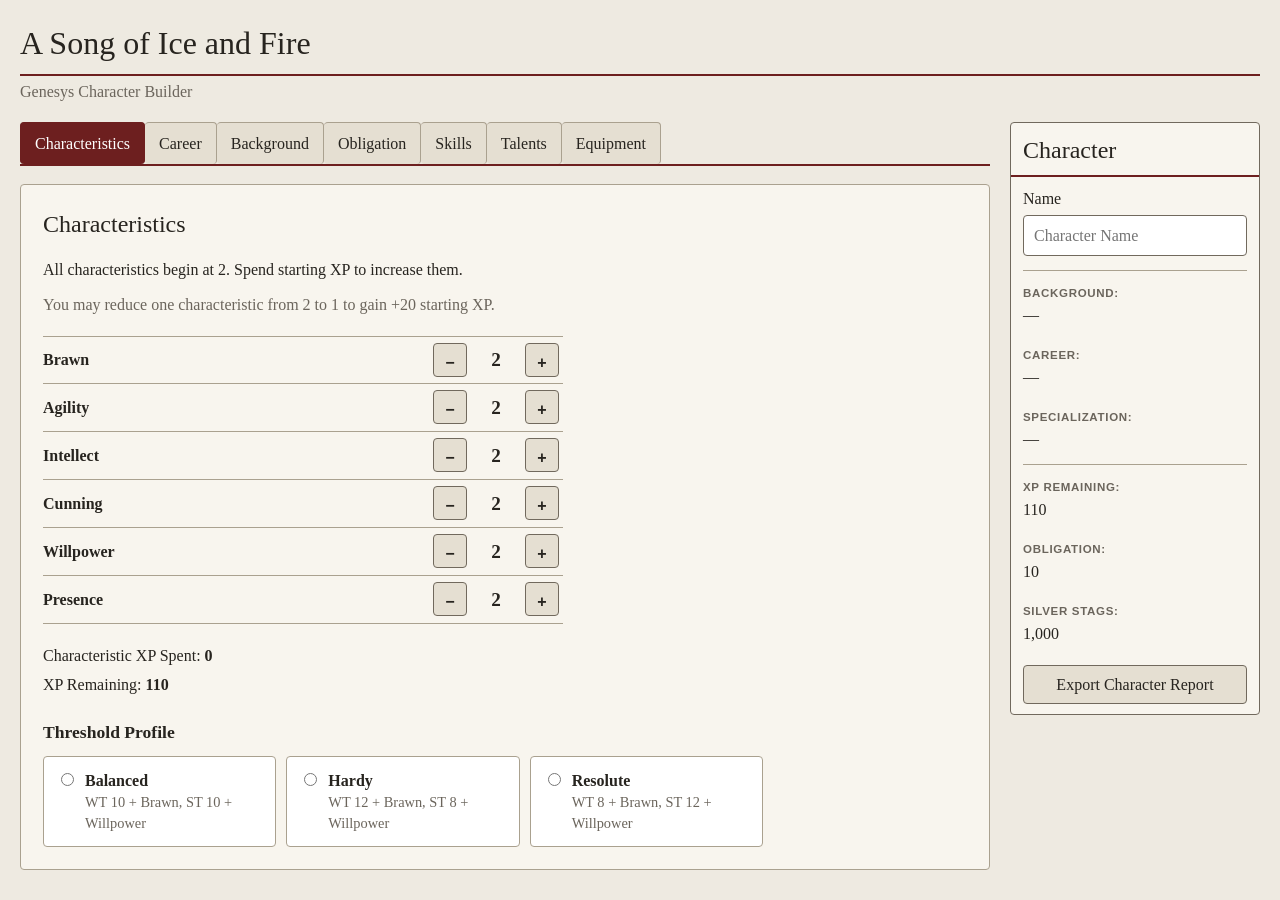
==== commit 17b47ff4: "now maybe done" ====
--- a/index.html
+++ b/index.html
@@ -1,7 +1,7 @@
 <!DOCTYPE html>
 <html lang="en">
 <head>
-    <mta charset="UTF-8">
+    <meta charset="UTF-8">
     <meta name="viewport" content="width=device-width, initial-scale=1.0">
 
     <title>ASOIAF Genesys Character Builder</title>
@@ -93,7 +93,10 @@
     </main>
 
     <script src="js/data.js"></script>
+    <script src="js/equipment-data.js"></script>
+    <script src="js/talent-data.js"></script>
     <script src="js/character.js"></script>
+    <script src="js/report.js"></script>
     <script src="js/app.js"></script>
 
 </body>
--- a/css/style.css
+++ b/css/style.css
@@ -767,6 +767,11 @@
     max-width: 100%;
 }
 
+
+/* ---------------------------------------------------------------
+   Talent pyramid
+   --------------------------------------------------------------- */
+
 .talent-pyramid-summary {
     display: grid;
     grid-template-columns:
@@ -789,6 +794,11 @@
     background: var(--panel-alt);
 }
 
+
+/* ---------------------------------------------------------------
+   Talent tiers
+   --------------------------------------------------------------- */
+
 .talent-tier {
     margin-bottom: 24px;
 }
@@ -799,45 +809,141 @@
     border-bottom: 2px solid var(--accent);
 }
 
+
+/* ---------------------------------------------------------------
+   Talent card grid
+   --------------------------------------------------------------- */
+
+.talent-list {
+    display: grid;
+    grid-template-columns:
+        repeat(3, minmax(0, 1fr));
+
+    gap: 12px;
+
+    align-items: stretch;
+}
+
+
+/* ---------------------------------------------------------------
+   Talent cards
+   --------------------------------------------------------------- */
+
 .talent-card {
-    display: grid;
-    grid-template-columns:
-        minmax(150px, 1.1fr)
-        minmax(220px, 2.2fr)
-        auto;
-
-    gap: 8px 14px;
-    align-items: center;
-
-    padding: 10px;
-
-    border-bottom: 1px solid var(--border);
-}
-
-.talent-card:first-of-type {
-    border-top: 1px solid var(--border);
-}
-
+    display: flex;
+    flex-direction: column;
+
+    min-width: 0;
+    padding: 14px;
+
+    background: white;
+
+    border: 1px solid var(--border);
+    border-radius: var(--radius);
+}
+
+.talent-card h3,
 .talent-card h4,
 .talent-card h5 {
+    margin-top: 0;
+}
+
+.talent-browser-card-header {
+    display: flex;
+
+    justify-content: space-between;
+    align-items: baseline;
+
+    gap: 12px;
+
+    margin-bottom: 8px;
+}
+
+.talent-browser-card-header h3 {
     margin: 0;
 }
 
-.talent-card p {
+.talent-browser-tier-label {
+    flex-shrink: 0;
+
+    color: var(--text-muted);
+
+    font-size: 0.9rem;
+    font-weight: bold;
+}
+
+.talent-browser-meta {
+    display: flex;
+    flex-wrap: wrap;
+
+    gap: 6px 12px;
+
+    margin-bottom: 8px;
+
+    color: var(--text-muted);
+
+    font-size: 0.9rem;
+}
+
+.talent-browser-prerequisites {
+    margin-bottom: 8px;
+
+    font-size: 0.9rem;
+}
+
+.talent-browser-description {
     margin: 0;
+
     font-size: 0.9rem;
 }
+
+
+/* ---------------------------------------------------------------
+   Purchase / refund controls
+   --------------------------------------------------------------- */
 
 .talent-controls {
     display: flex;
+
     gap: 6px;
     align-items: center;
+
+    margin-top: auto;
+    padding-top: 12px;
+
+    border-top: 1px solid var(--border);
 }
 
 .talent-controls button {
     min-width: 34px;
 }
 
+
+/* ---------------------------------------------------------------
+   Responsive layout
+   --------------------------------------------------------------- */
+
+@media (max-width: 1000px) {
+    .talent-list {
+        grid-template-columns:
+            repeat(2, minmax(0, 1fr));
+    }
+}
+
+@media (max-width: 650px) {
+    .talent-list {
+        grid-template-columns: 1fr;
+    }
+
+    .talent-pyramid-summary {
+        grid-template-columns:
+            repeat(5, minmax(60px, 1fr));
+    }
+}
+
+.talent-card.talent-card-purchased {
+    background: #b8ffba;
+}
 
 /* ================================================================
    EQUIPMENT
@@ -1975,3 +2081,14 @@
     }
 
 }
+# REPORT
+.summary-report-control {
+    margin-top: 16px;
+    padding-top: 12px;
+
+    border-top: 1px solid var(--border);
+}
+
+.summary-report-control button {
+    width: 100%;
+}
